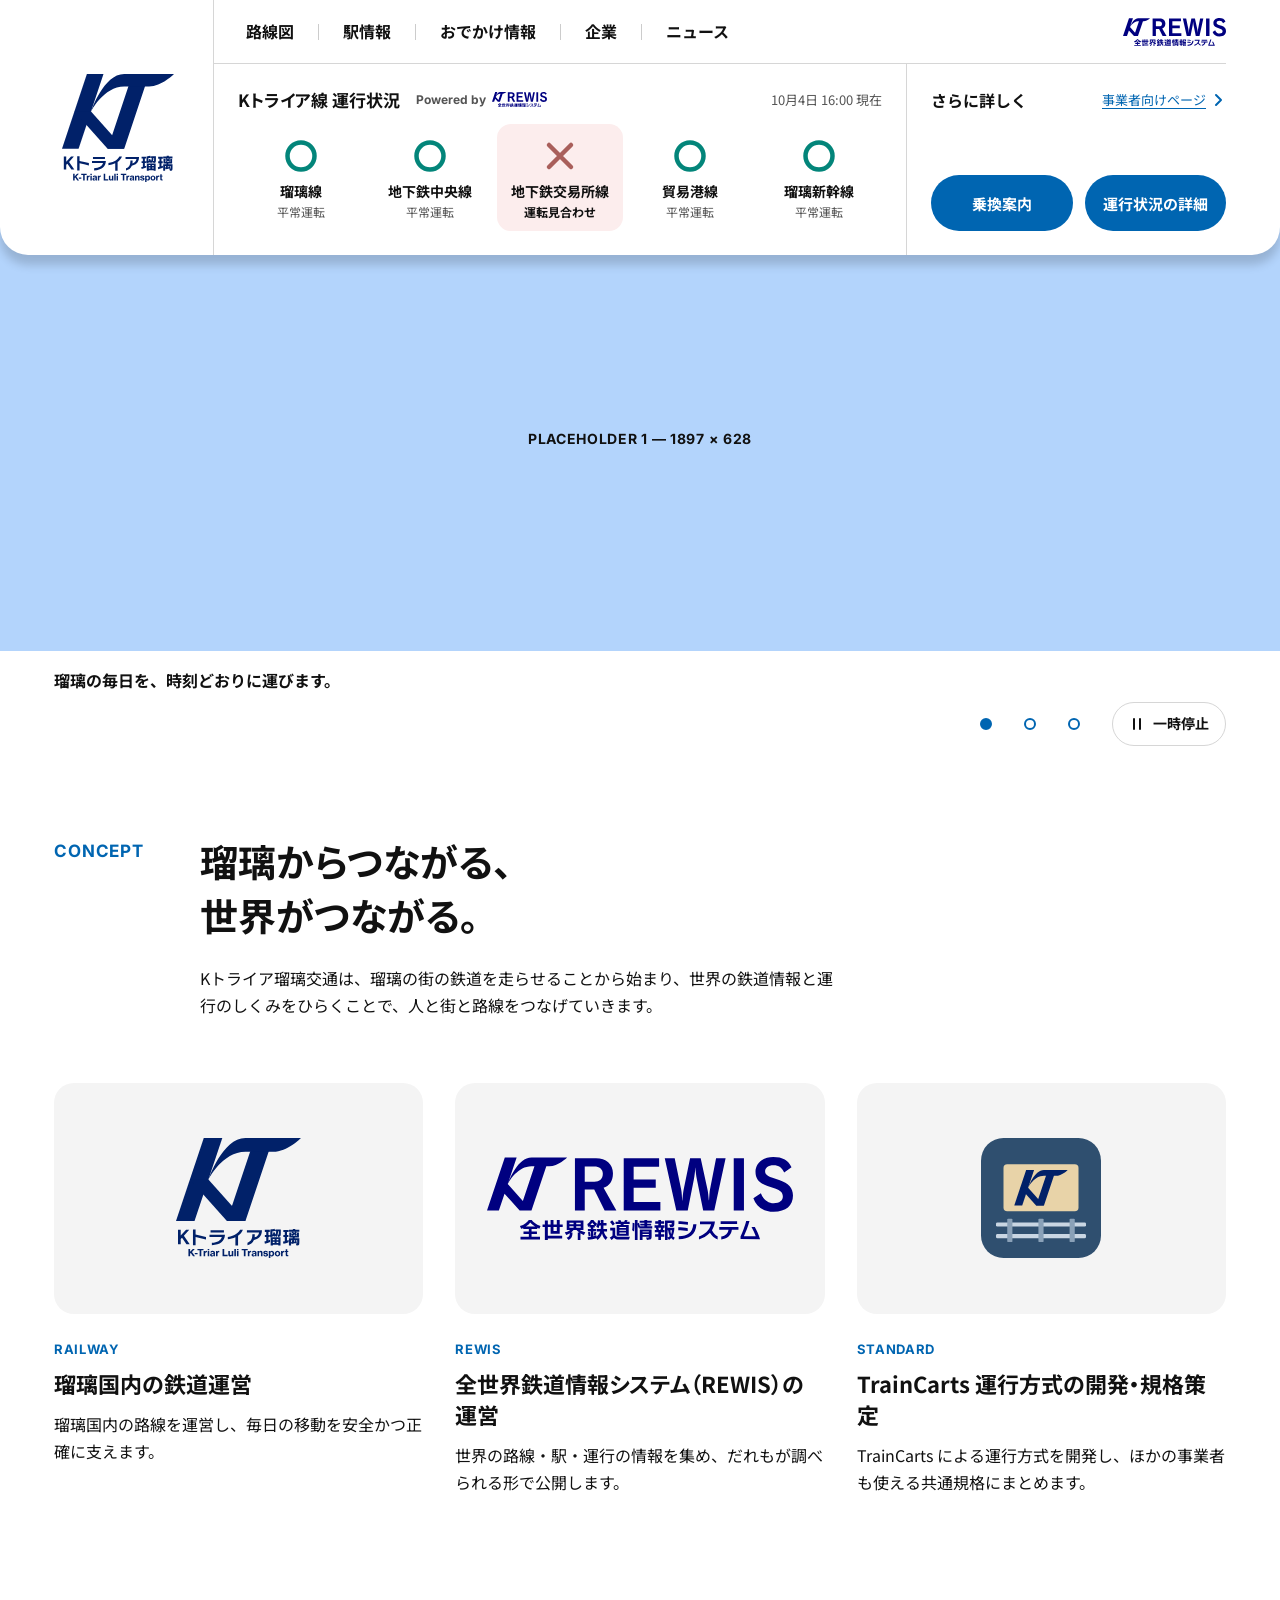
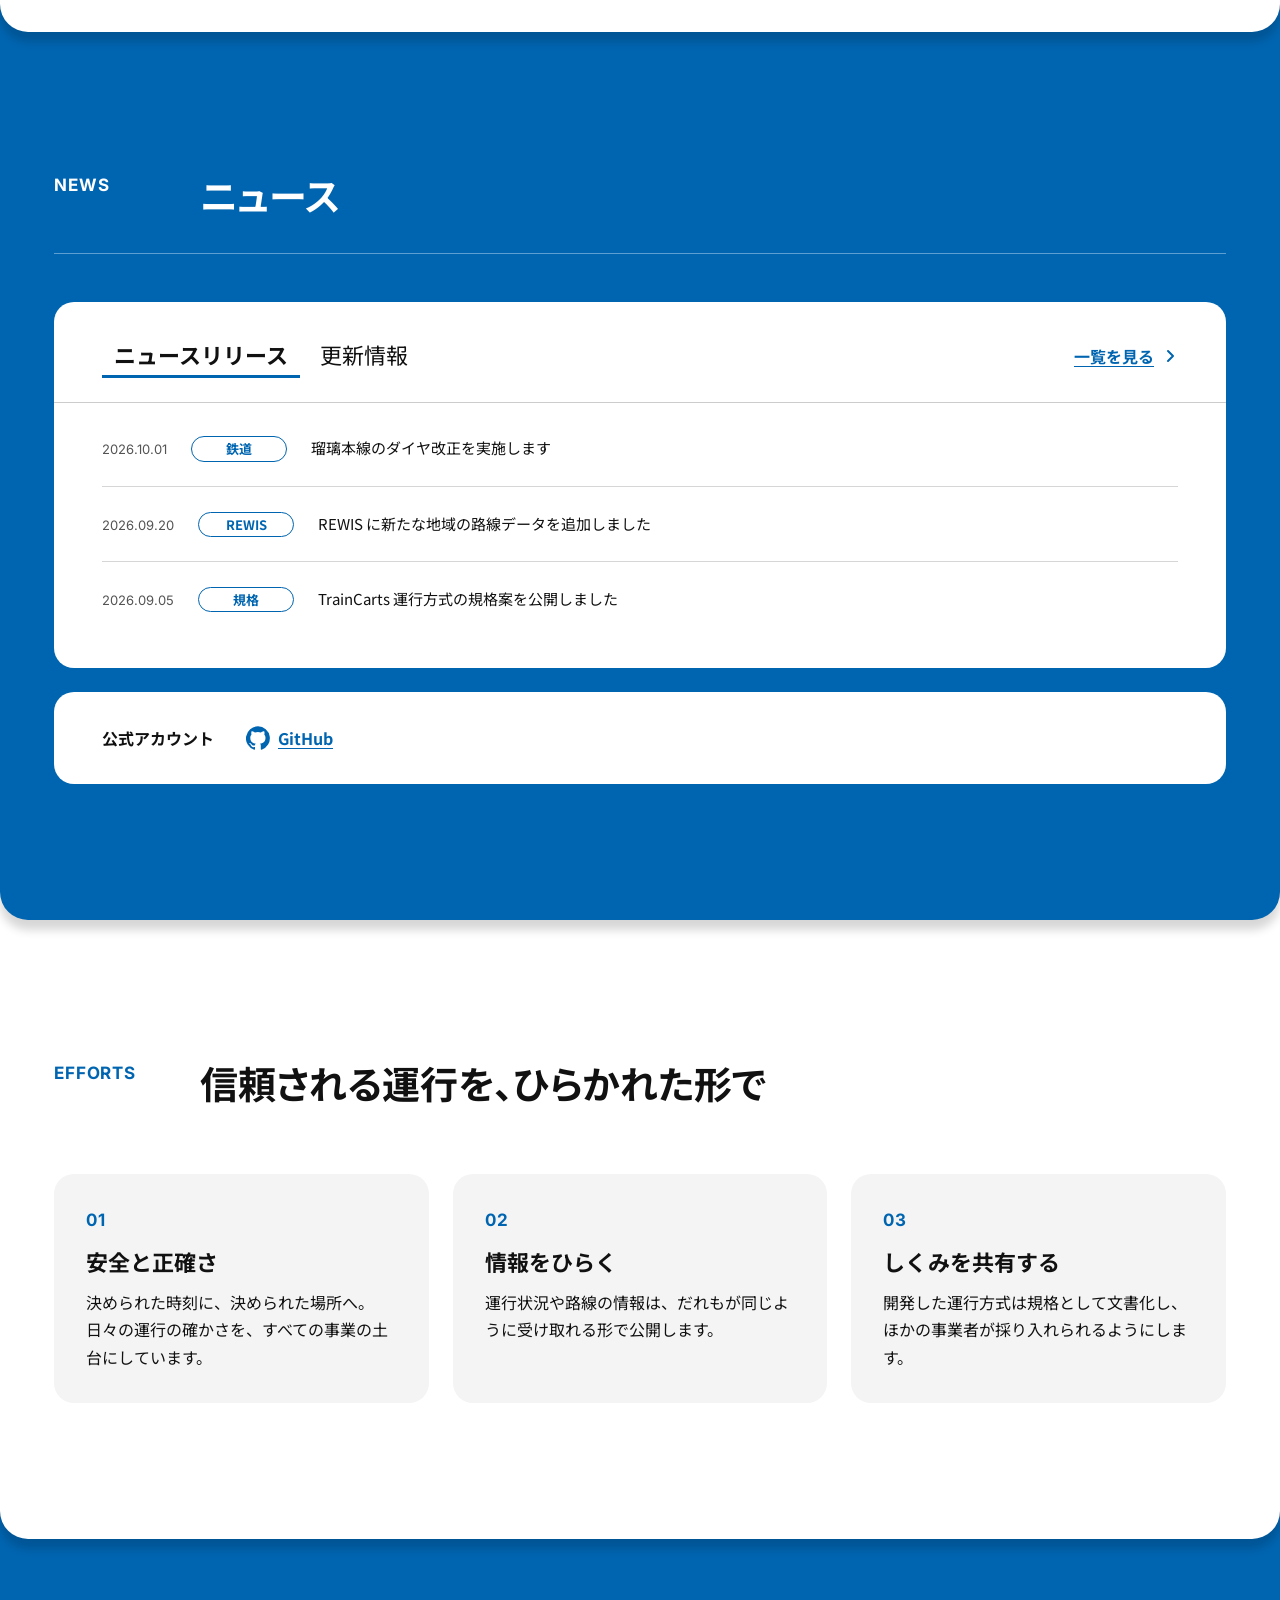
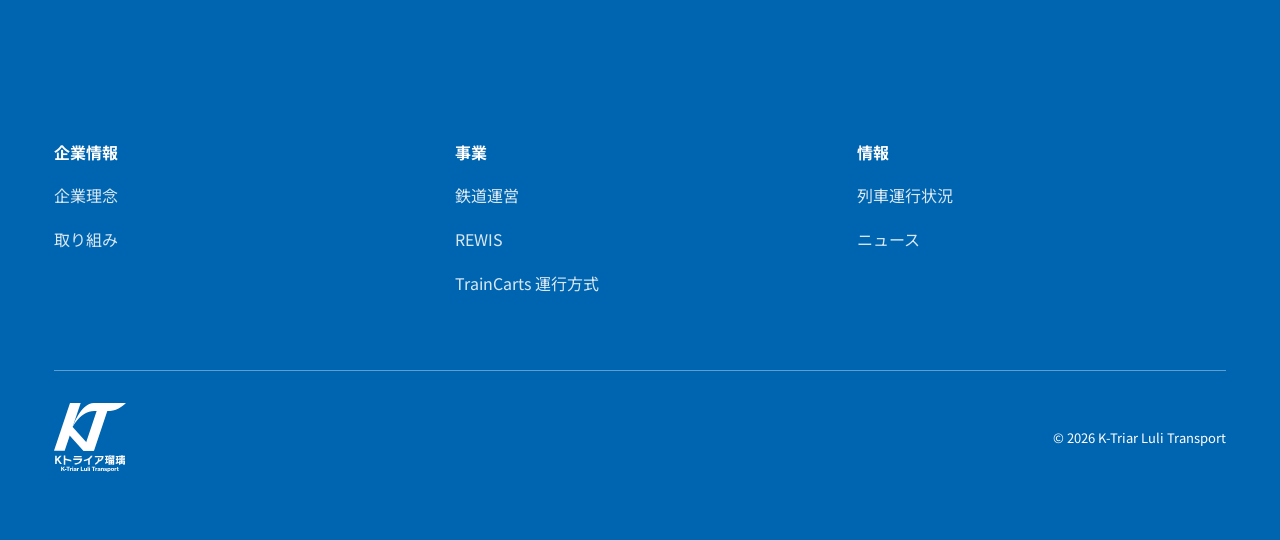
==== index.html @ 1bc30ee5 "第一案作成" ====
<!doctype html>
<html lang="ja">
<head>
  <meta charset="utf-8">
  <meta name="viewport" content="width=device-width, initial-scale=1">
  <title>Kトライア瑠璃交通</title>
  <meta name="description" content="Kトライア瑠璃交通は、瑠璃国内の鉄道運営、全世界鉄道情報システム REWIS の運営、TrainCarts 運行方式の開発・規格策定を行っています。">
  <link rel="icon" href="assets/icons/kt_luli_logo.svg" type="image/svg+xml">
  <link rel="preconnect" href="https://fonts.googleapis.com">
  <link rel="preconnect" href="https://fonts.gstatic.com" crossorigin>
  <link rel="stylesheet" href="https://fonts.googleapis.com/css2?family=Inter:wght@700&family=Noto+Sans+JP:wght@400;700&display=swap">
  <link rel="stylesheet" href="styles.css">
  <script>document.documentElement.classList.add("js");</script>
  <script src="main.js" defer></script>
</head>
<body>
  <a class="skipLink" href="#main">本文へスキップ</a>

  <!-- ===== Header（ブランド / ナビ / 運行状況 / さらに詳しく） ===== -->
  <header class="mainHeader" id="top">
    <svg class="u-visuallyHidden" aria-hidden="true" focusable="false">
      <symbol id="st-normal" viewBox="0 0 40 40"><circle cx="20" cy="20" r="13.5"/></symbol>
      <symbol id="st-notice" viewBox="0 0 40 40"><path d="M20 6.5 34 31.5H6z"/></symbol>
      <symbol id="st-stop" viewBox="0 0 40 40"><path d="M9 9l22 22M31 9 9 31"/></symbol>
    </svg>

    <div class="mainHeader_frame">
      <h1 class="mainHeader_brand">
        <a class="mainHeader_logo" href="./">
          <img src="assets/icons/kt_luli_logo.svg" alt="" width="112" height="108">
          <span class="mainHeader_name">Kトライア瑠璃交通</span>
        </a>
      </h1>

      <button class="mainHeader_menuButton" type="button" aria-expanded="false" aria-controls="globalNav">
        <span class="mainHeader_menuIcon" aria-hidden="true"></span>
        <span class="mainHeader_menuLabel">メニュー</span>
      </button>

      <!-- 路線図・駅情報・おでかけ情報・REWIS のリンク先は未作成です -->
      <nav class="globalNav" id="globalNav" aria-label="グローバルナビゲーション">
        <ul class="globalNav_list">
          <li class="globalNav_item"><a class="globalNav_link" href="routemap/">路線図</a></li>
          <li class="globalNav_item"><a class="globalNav_link" href="stations/">駅情報</a></li>
          <li class="globalNav_item"><a class="globalNav_link" href="travel/">おでかけ情報</a></li>
          <li class="globalNav_item"><a class="globalNav_link" href="#concept">企業</a></li>
          <li class="globalNav_item"><a class="globalNav_link" href="#news">ニュース</a></li>
          <li class="globalNav_item globalNav_item-rewis">
            <a class="globalNav_link globalNav_link-rewis" href="rewis/">
              <img src="assets/icons/rewis_logo.svg" alt="REWIS 全世界鉄道情報システム" width="110" height="30">
            </a>
          </li>
        </ul>
      </nav>

      <!-- 路線名・状態はサンプルです。状態は lineStatus-normal / -notice / -stop と
           <use href="#st-…"> と状態テキストの3点を揃えて差し替えてください。 -->
      <section class="serviceStatus" id="status" aria-labelledby="statusTitle">
        <div class="serviceStatus_head">
          <h2 class="serviceStatus_title" id="statusTitle">Kトライア線 運行状況</h2>
          <p class="serviceStatus_powered">
            <span>Powered by</span>
            <img src="assets/icons/rewis_logo.svg" alt="REWIS" width="62" height="17">
          </p>
          <p class="serviceStatus_time"><time datetime="2026-10-04T16:00">10月4日 16:00</time> 現在</p>
        </div>
        <ul class="serviceStatus_list" aria-live="polite">
          <li class="lineStatus lineStatus-normal">
            <svg class="lineStatus_icon" aria-hidden="true"><use href="#st-normal"/></svg>
            <span class="lineStatus_name">瑠璃線</span>
            <span class="lineStatus_state">平常運転</span>
          </li>
          <li class="lineStatus lineStatus-normal">
            <svg class="lineStatus_icon" aria-hidden="true"><use href="#st-normal"/></svg>
            <span class="lineStatus_name">地下鉄中央線</span>
            <span class="lineStatus_state">平常運転</span>
          </li>
          <li class="lineStatus lineStatus-stop">
            <svg class="lineStatus_icon" aria-hidden="true"><use href="#st-stop"/></svg>
            <span class="lineStatus_name">地下鉄交易所線</span>
            <span class="lineStatus_state">運転見合わせ</span>
          </li>
          <li class="lineStatus lineStatus-normal">
            <svg class="lineStatus_icon" aria-hidden="true"><use href="#st-normal"/></svg>
            <span class="lineStatus_name">貿易港線</span>
            <span class="lineStatus_state">平常運転</span>
          </li>
          <li class="lineStatus lineStatus-normal">
            <svg class="lineStatus_icon" aria-hidden="true"><use href="#st-normal"/></svg>
            <span class="lineStatus_name">瑠璃新幹線</span>
            <span class="lineStatus_state">平常運転</span>
          </li>
        </ul>
      </section>

      <!-- 乗換案内・運行状況詳細・事業者向けページのリンク先は未作成です -->
      <section class="headerMore" aria-labelledby="moreTitle">
        <div class="headerMore_head">
          <h2 class="headerMore_title" id="moreTitle">さらに詳しく</h2>
          <a class="headerMore_sub" href="business/">事業者向けページ<svg class="arrowLink_icon" viewBox="0 0 16 16" aria-hidden="true"><path d="M6 3l5 5-5 5"/></svg></a>
        </div>
        <div class="headerMore_actions">
          <a class="primaryButton" href="transfer/">乗換案内</a>
          <a class="primaryButton" href="status/">運行状況の詳細</a>
        </div>
      </section>
    </div>
  </header>
  <!-- スクロール時の固定ヘッダー（.compactHeader）は main.js が上のヘッダーから生成します -->

  <main id="main" tabindex="-1">
    <!-- ===== 3. Main Visual ===== -->
    <!-- 画像はプレースホルダです。差し替え例:
         <img class="mainVisual_image" src="assets/img/hero-1-1600.webp"
              srcset="assets/img/hero-1-800.webp 800w, assets/img/hero-1-1600.webp 1600w, assets/img/hero-1-2400.webp 2400w"
              sizes="100vw" width="1897" height="628" alt="（写真の内容）"
              fetchpriority="high">   ※2枚目以降は loading="lazy" -->
    <section class="mainVisual" aria-roledescription="カルーセル" aria-label="メインビジュアル">
      <div class="mainVisual_viewport">
        <figure class="mainVisual_slide is-active" id="slide-1" aria-roledescription="スライド" aria-label="1 / 3">
          <div class="mainVisual_image mainVisual_placeholder" role="img" aria-label="画像プレースホルダ：瑠璃の街を走る列車">
            <span aria-hidden="true">PLACEHOLDER 1 — 1897 × 628</span>
          </div>
          <figcaption class="mainVisual_caption">瑠璃の毎日を、時刻どおりに運びます。</figcaption>
        </figure>
        <figure class="mainVisual_slide" id="slide-2" aria-roledescription="スライド" aria-label="2 / 3">
          <div class="mainVisual_image mainVisual_placeholder" role="img" aria-label="画像プレースホルダ：REWIS の路線情報画面">
            <span aria-hidden="true">PLACEHOLDER 2 — 1897 × 628</span>
          </div>
          <figcaption class="mainVisual_caption">世界の鉄道情報を、ひとつの場所で調べられるように。</figcaption>
        </figure>
        <figure class="mainVisual_slide" id="slide-3" aria-roledescription="スライド" aria-label="3 / 3">
          <div class="mainVisual_image mainVisual_placeholder" role="img" aria-label="画像プレースホルダ：TrainCarts で運行する車両">
            <span aria-hidden="true">PLACEHOLDER 3 — 1897 × 628</span>
          </div>
          <figcaption class="mainVisual_caption">運行のしくみを、だれもが使える規格に。</figcaption>
        </figure>
      </div>
      <div class="container mainVisual_controls" hidden>
        <div class="mainVisual_dots">
          <button class="mainVisual_dot" type="button" aria-controls="slide-1" aria-current="true"><span class="u-visuallyHidden">スライド1を表示</span></button>
          <button class="mainVisual_dot" type="button" aria-controls="slide-2"><span class="u-visuallyHidden">スライド2を表示</span></button>
          <button class="mainVisual_dot" type="button" aria-controls="slide-3"><span class="u-visuallyHidden">スライド3を表示</span></button>
        </div>
        <button class="mainVisual_toggle" type="button" aria-pressed="false">
          <svg class="mainVisual_toggleIcon mainVisual_toggleIcon-pause" viewBox="0 0 16 16" aria-hidden="true"><path d="M5 3v10M11 3v10"/></svg>
          <svg class="mainVisual_toggleIcon mainVisual_toggleIcon-play" viewBox="0 0 16 16" aria-hidden="true"><path d="M5 3l8 5-8 5z"/></svg>
          <span class="mainVisual_toggleLabel">一時停止</span>
        </button>
      </div>
    </section>

    <!-- ===== 4. Concept ===== -->
    <section class="section section-white conceptSection" id="concept" aria-labelledby="conceptTitle">
      <div class="container">
        <div class="grid-oneNineColumn">
          <p class="contentsTitle_en" aria-hidden="true">CONCEPT</p>
          <div>
            <h2 class="contentsTitle_ja" id="conceptTitle">瑠璃からつながる、<br class="u-pcOnly">世界がつながる。</h2>
            <p class="conceptSection_lead">Kトライア瑠璃交通は、瑠璃の街の鉄道を走らせることから始まり、世界の鉄道情報と運行のしくみをひらくことで、人と街と路線をつなげていきます。</p>
          </div>
        </div>

        <div class="conceptSection_business" id="business">
          <h3 class="u-visuallyHidden">事業領域</h3>
          <ul class="businessCards">
            <li class="businessCard">
              <div class="businessCard_visual">
                <img src="assets/icons/kt_luli_logo.svg" alt="" width="120" height="116" loading="lazy">
              </div>
              <p class="businessCard_label" aria-hidden="true">RAILWAY</p>
              <h4 class="businessCard_title">瑠璃国内の鉄道運営</h4>
              <p class="businessCard_text">瑠璃国内の路線を運営し、毎日の移動を安全かつ正確に支えます。</p>
            </li>
            <li class="businessCard">
              <div class="businessCard_visual">
                <img src="assets/icons/rewis_logo.svg" alt="" width="220" height="60" loading="lazy">
              </div>
              <p class="businessCard_label" aria-hidden="true">REWIS</p>
              <h4 class="businessCard_title">全世界鉄道情報システム（REWIS）の運営</h4>
              <p class="businessCard_text">世界の路線・駅・運行の情報を集め、だれもが調べられる形で公開します。</p>
            </li>
            <li class="businessCard">
              <div class="businessCard_visual">
                <img src="assets/icons/tc-builder.svg" alt="" width="116" height="116" loading="lazy">
              </div>
              <p class="businessCard_label" aria-hidden="true">STANDARD</p>
              <h4 class="businessCard_title">TrainCarts 運行方式の開発・規格策定</h4>
              <p class="businessCard_text">TrainCarts による運行方式を開発し、ほかの事業者も使える共通規格にまとめます。</p>
            </li>
          </ul>
        </div>
      </div>
    </section>

    <!-- ===== 5. News ===== -->
    <!-- ニュースはサンプルです（最大5件／タブごと）。実データに差し替えてください。 -->
    <section class="section section-brand newsSection" id="news" aria-labelledby="newsTitle">
      <div class="container">
        <div class="newsSection_head grid-oneNineColumn">
          <p class="contentsTitle_en contentsTitle_en-onBrand" aria-hidden="true">NEWS</p>
          <h2 class="contentsTitle_ja" id="newsTitle">ニュース</h2>
        </div>

        <div class="newsCard">
          <div class="newsCard_head">
            <div class="newsTabs" role="tablist" aria-label="ニュースの種類" hidden>
              <button class="newsTabs_tab" type="button" role="tab" id="tab-release" aria-controls="panel-release" aria-selected="true">ニュースリリース</button>
              <button class="newsTabs_tab" type="button" role="tab" id="tab-update" aria-controls="panel-update" aria-selected="false" tabindex="-1">更新情報</button>
            </div>
            <a class="arrowLink" href="news/">一覧を見る<svg class="arrowLink_icon" viewBox="0 0 16 16" aria-hidden="true"><path d="M6 3l5 5-5 5"/></svg></a>
          </div>

          <div class="newsCard_panel" id="panel-release" role="tabpanel" aria-labelledby="tab-release">
            <h3 class="newsCard_panelTitle">ニュースリリース</h3>
            <ul class="newsList">
              <li class="newsList_item">
                <time class="newsList_date" datetime="2026-10-01">2026.10.01</time>
                <span class="newsList_category">鉄道</span>
                <a class="newsList_title" href="news/">瑠璃本線のダイヤ改正を実施します</a>
              </li>
              <li class="newsList_item">
                <time class="newsList_date" datetime="2026-09-20">2026.09.20</time>
                <span class="newsList_category">REWIS</span>
                <a class="newsList_title" href="news/">REWIS に新たな地域の路線データを追加しました</a>
              </li>
              <li class="newsList_item">
                <time class="newsList_date" datetime="2026-09-05">2026.09.05</time>
                <span class="newsList_category">規格</span>
                <a class="newsList_title" href="news/">TrainCarts 運行方式の規格案を公開しました</a>
              </li>
            </ul>
          </div>

          <div class="newsCard_panel" id="panel-update" role="tabpanel" aria-labelledby="tab-update">
            <h3 class="newsCard_panelTitle">更新情報</h3>
            <ul class="newsList">
              <li class="newsList_item">
                <time class="newsList_date" datetime="2026-10-04">2026.10.04</time>
                <span class="newsList_category">お知らせ</span>
                <a class="newsList_title" href="news/">公式サイトを公開しました</a>
              </li>
              <li class="newsList_item">
                <time class="newsList_date" datetime="2026-09-28">2026.09.28</time>
                <span class="newsList_category">REWIS</span>
                <a class="newsList_title" href="news/">REWIS の利用案内を更新しました</a>
              </li>
            </ul>
          </div>
        </div>

        <div class="socialBand">
          <h3 class="socialBand_title">公式アカウント</h3>
          <ul class="socialBand_list">
            <li>
              <a class="socialBand_link" href="https://github.com/K-Triar" rel="noopener">
                <svg class="socialBand_icon" viewBox="0 0 24 24" aria-hidden="true"><path d="M12 .3a12 12 0 0 0-3.8 23.4c.6.1.8-.3.8-.6v-2c-3.3.7-4-1.6-4-1.6-.6-1.4-1.4-1.8-1.4-1.8-1-.7.1-.7.1-.7 1.2.1 1.8 1.2 1.8 1.2 1.1 1.8 2.8 1.3 3.5 1 .1-.8.4-1.3.8-1.6-2.7-.3-5.5-1.3-5.5-5.9 0-1.3.5-2.4 1.2-3.2-.1-.3-.5-1.5.1-3.2 0 0 1-.3 3.3 1.2a11.5 11.5 0 0 1 6 0c2.3-1.5 3.3-1.2 3.3-1.2.6 1.7.2 2.9.1 3.2.8.8 1.2 1.9 1.2 3.2 0 4.6-2.8 5.6-5.5 5.9.4.4.8 1.1.8 2.2v3.3c0 .3.2.7.8.6A12 12 0 0 0 12 .3"/></svg>
                <span>GitHub</span>
              </a>
            </li>
          </ul>
        </div>
      </div>
    </section>

    <!-- ===== 6. Efforts ===== -->
    <section class="section section-white effortsSection" id="efforts" aria-labelledby="effortsTitle">
      <div class="container">
        <div class="grid-oneNineColumn">
          <p class="contentsTitle_en" aria-hidden="true">EFFORTS</p>
          <h2 class="contentsTitle_ja" id="effortsTitle">信頼される運行を、ひらかれた形で</h2>
        </div>
        <ul class="effortCards">
          <li class="effortCard">
            <p class="effortCard_number" aria-hidden="true">01</p>
            <h3 class="effortCard_title">安全と正確さ</h3>
            <p class="effortCard_text">決められた時刻に、決められた場所へ。日々の運行の確かさを、すべての事業の土台にしています。</p>
          </li>
          <li class="effortCard">
            <p class="effortCard_number" aria-hidden="true">02</p>
            <h3 class="effortCard_title">情報をひらく</h3>
            <p class="effortCard_text">運行状況や路線の情報は、だれもが同じように受け取れる形で公開します。</p>
          </li>
          <li class="effortCard">
            <p class="effortCard_number" aria-hidden="true">03</p>
            <h3 class="effortCard_title">しくみを共有する</h3>
            <p class="effortCard_text">開発した運行方式は規格として文書化し、ほかの事業者が採り入れられるようにします。</p>
          </li>
        </ul>
      </div>
    </section>
  </main>

  <!-- ===== 7. Footer ===== -->
  <footer class="mainFooter">
    <div class="container">
      <nav class="mainFooter_nav" aria-label="サイトマップ">
        <div class="mainFooter_group">
          <h2 class="mainFooter_heading">企業情報</h2>
          <ul class="mainFooter_list">
            <li><a class="mainFooter_link" href="#concept">企業理念</a></li>
            <li><a class="mainFooter_link" href="#efforts">取り組み</a></li>
          </ul>
        </div>
        <div class="mainFooter_group">
          <h2 class="mainFooter_heading">事業</h2>
          <ul class="mainFooter_list">
            <li><a class="mainFooter_link" href="#business">鉄道運営</a></li>
            <li><a class="mainFooter_link" href="#business">REWIS</a></li>
            <li><a class="mainFooter_link" href="#business">TrainCarts 運行方式</a></li>
          </ul>
        </div>
        <div class="mainFooter_group">
          <h2 class="mainFooter_heading">情報</h2>
          <ul class="mainFooter_list">
            <li><a class="mainFooter_link" href="#status">列車運行状況</a></li>
            <li><a class="mainFooter_link" href="#news">ニュース</a></li>
          </ul>
        </div>
      </nav>
      <div class="mainFooter_bottom">
        <a class="mainFooter_logo" href="#top">
          <img src="assets/icons/kt_luli_logo_w.svg" alt="Kトライア瑠璃交通" width="72" height="69" loading="lazy">
        </a>
        <p class="mainFooter_copy"><small>&copy; 2026 K-Triar Luli Transport</small></p>
      </div>
    </div>
  </footer>
</body>
</html>
---- styles.css ----
/* =========================================================
   Kトライア瑠璃交通 — Top page
   DESIGN.md §3 Tokens / §4 Components / §6 Blueprint
   ========================================================= */

/* ---------- Tokens (§3) ---------- */
:root {
  /* Brand */
  --color-brand:        #0065B1;
  --color-brand-light:  #5D9FD1;
  --color-brand-tint:   #B3D4FC;
  --color-brand-bright: #0091E1;

  /* Neutral */
  --color-white:        #FFFFFF;
  --color-ink:          #111111;
  --color-line:         #D6D6D6;
  --color-line-strong:  #CCCCCC;
  --color-surface-alt:  #F4F4F4;

  /* Status — 運行情報専用 */
  --color-status-normal: #009A8D;
  --color-status-notice: #FF7600;
  --color-status-stop:   #EA807B;
  --color-alert-bg:      #FFF7DD;
  --color-alert-accent:  #FFDE78;

  /* Derived (トークンからの合成のみ。直書き HEX なし) */
  --color-ink-sub:       color-mix(in srgb, var(--color-ink) 72%, var(--color-white));   /* 7.57:1 on white */
  --color-on-brand-sub:  color-mix(in srgb, var(--color-white) 85%, var(--color-brand));  /* 4.9:1 on brand */
  --color-brand-hover:   color-mix(in srgb, var(--color-brand) 92%, var(--color-ink));    /* 明度 -8% */
  /* 状態記号の線色（白地 4.5:1 以上に暗くしたもの）と、異常時の淡い面 */
  --color-status-normal-ink: color-mix(in srgb, var(--color-status-normal) 85%, var(--color-ink)); /* 4.53:1 */
  --color-status-notice-ink: color-mix(in srgb, var(--color-status-notice) 70%, var(--color-ink)); /* 4.73:1 */
  --color-status-stop-ink:   color-mix(in srgb, var(--color-status-stop) 70%, var(--color-ink));   /* 4.69:1 */
  --color-status-notice-tint: color-mix(in srgb, var(--color-status-notice) 14%, var(--color-white));
  --color-status-stop-tint:   color-mix(in srgb, var(--color-status-stop) 14%, var(--color-white));

  /* Typography */
  --font-ja: "Noto Sans JP", "Hiragino Kaku Gothic ProN", "BIZ UDPGothic", Meiryo, sans-serif;
  --font-en: Inter, "Helvetica Neue", Arial, Roboto, sans-serif;

  /* Spacing */
  --sp-1: 4px;  --sp-2: 8px;  --sp-3: 12px; --sp-4: 16px;
  --sp-5: 24px; --sp-6: 32px; --sp-7: 48px; --sp-8: 64px;
  --sp-9: 96px; --sp-10: 136px; --sp-11: 200px;

  /* Layout */
  --container-max: 1500px;
  --gutter: clamp(20px, 5.3333vw, 54px);
  --header-h: 64px;

  /* Radius / Elevation */
  --radius-s: 14px; --radius-m: 16px; --radius-l: 20px; --radius-xl: 28px; --radius-pill: 34px;
  --shadow-drop: 0 10px 10px 0 rgba(0, 0, 0, .16);

  /* Motion */
  --ease-out: cubic-bezier(0, 0, .2, 1);
  --ease-in:  cubic-bezier(.4, 0, 1, 1);
  --dur: .3s;
}

/* ---------- Base ---------- */
*, *::before, *::after { box-sizing: border-box; }
html { font-size: 62.5%; scroll-behavior: smooth; scroll-padding-top: calc(72px + var(--sp-4)); /* 固定ヘッダー分 */ }
body {
  margin: 0;
  background: var(--color-white);
  color: var(--color-ink);
  font-family: var(--font-ja);
  font-size: clamp(1.5rem, 1.25vw, 1.6rem); /* 15px–16px（≥14.75px） */
  font-weight: 400;
  line-height: 1.7;
  overflow-wrap: anywhere;
  word-break: normal;
  line-break: strict;
}
h1, h2, h3, h4, p, ul, figure { margin: 0; }
ul { padding: 0; list-style: none; }
img, svg { display: block; max-width: 100%; height: auto; }
a { color: var(--color-brand); text-decoration: underline; text-underline-offset: .2em; }
a:hover { text-decoration-thickness: 2px; }
button { font: inherit; color: inherit; }
main:focus { outline: none; }

:focus-visible {
  outline: 2px solid var(--color-brand);
  outline-offset: 2px;
  box-shadow: 0 0 0 2px var(--color-white);
  border-radius: 2px;
}
.section-brand :focus-visible,
.mainFooter :focus-visible { outline-color: var(--color-white); box-shadow: 0 0 0 2px var(--color-brand); }

.container {
  width: 100%;
  max-width: var(--container-max);
  margin-inline: auto;
  padding-inline: var(--gutter);
}

.u-visuallyHidden {
  position: absolute !important;
  width: 1px; height: 1px;
  margin: -1px; padding: 0;
  overflow: hidden; clip: rect(0 0 0 0); white-space: nowrap; border: 0;
}
.u-pcOnly { display: none; }
@media (min-width: 1280px) { .u-pcOnly { display: inline; } }

/* ---------- Skip link (§4.1) ---------- */
.skipLink {
  position: absolute;
  top: var(--sp-2); left: var(--sp-2);
  z-index: 100;
  padding: var(--sp-3) var(--sp-4);
  background: var(--color-white);
  color: var(--color-brand);
  font-weight: 700;
  transform: translateY(-200%);
}
.skipLink:focus { transform: none; }

/* ---------- Section titles (§2 二層見出し) ---------- */
.contentsTitle_en {
  font-family: var(--font-en);
  font-size: 1.7rem;
  font-weight: 700;
  line-height: 1;
  letter-spacing: .05em;
  color: var(--color-brand);
  padding-top: .9rem;
}
.contentsTitle_en-onBrand { color: var(--color-white); }
.contentsTitle_ja {
  font-size: clamp(2.6rem, 2.4vw + 1rem, 3.8rem);
  font-weight: 700;
  line-height: 1.4;
  font-feature-settings: "palt";
}
.grid-oneNineColumn {
  display: grid;
  gap: var(--sp-4);
}
@media (min-width: 1280px) {
  .grid-oneNineColumn { grid-template-columns: 1fr 9fr; gap: var(--sp-6); }
}

/* ---------- Header (§4.2 + §4.3) ----------
   PC(1280+):  [brand | nav ................ REWIS]
               [brand | 運行状況        | さらに詳しく]
   Tablet:     [brand ............. menu]
               [運行状況        | さらに詳しく]
   SP:         [brand ............. menu] / [運行状況] / [さらに詳しく]
   下端のみ角丸 + 影で、直下の面に「重ねる」（§3.5 署名的ディテール） */
.mainHeader {
  position: relative;
  z-index: 10;
  background: var(--color-white);
  border-radius: 0 0 var(--radius-xl) var(--radius-xl);
  box-shadow: var(--shadow-drop);
}
.mainHeader_frame {
  display: grid;
  grid-template-columns: minmax(0, 1fr) auto;
  grid-template-rows: var(--header-h) auto auto;
  grid-template-areas:
    "brand  menu"
    "status status"
    "more   more";
  max-width: var(--container-max);
  margin-inline: auto;
  padding-inline: var(--gutter);
}
/* 1段目の下の区切り線（グリッド上の疑似要素） */
.mainHeader_frame::before {
  content: "";
  grid-row: 1;
  grid-column: 1 / -1;
  align-self: end;
  border-bottom: 1px solid var(--color-line);
}

/* Brand */
.mainHeader_brand { grid-area: brand; display: flex; align-items: center; font-size: inherit; }
.mainHeader_logo {
  display: flex;
  align-items: center;
  gap: var(--sp-3);
  min-height: 44px;
  color: var(--color-ink);
  text-decoration: none;
}
.mainHeader_logo img { width: 44px; }
.mainHeader_name { font-size: 1.7rem; font-weight: 700; line-height: 1.3; font-feature-settings: "palt"; }

/* Menu button（1279px 以下・JS 有効時のみ） */
.mainHeader_menuButton { display: none; }
.js .mainHeader_menuButton {
  grid-area: menu;
  align-self: center;
  display: inline-flex;
  align-items: center;
  gap: var(--sp-2);
  min-width: 44px;
  min-height: 44px;
  padding: 0 var(--sp-2);
  background: var(--color-white);
  border: 0;
  border-radius: var(--radius-pill);
  font-size: 1.4rem;
  font-weight: 700;
  cursor: pointer;
}
.mainHeader_menuIcon,
.mainHeader_menuIcon::before,
.mainHeader_menuIcon::after {
  display: block;
  width: 22px;
  height: 2px;
  background: currentColor;
  border-radius: 1px;
  transition: transform var(--dur) var(--ease-out);
}
.mainHeader_menuIcon { position: relative; }
.mainHeader_menuIcon::before,
.mainHeader_menuIcon::after { content: ""; position: absolute; left: 0; }
.mainHeader_menuIcon::before { top: -7px; }
.mainHeader_menuIcon::after  { top: 7px; }
[aria-expanded="true"] .mainHeader_menuIcon { background: transparent; }
[aria-expanded="true"] .mainHeader_menuIcon::before { transform: translateY(7px) rotate(45deg); }
[aria-expanded="true"] .mainHeader_menuIcon::after  { transform: translateY(-7px) rotate(-45deg); }

/* Global nav — SP/Tablet はドロワー */
.globalNav { grid-area: nav; }
.globalNav_link {
  display: flex;
  align-items: center;
  min-height: 56px;
  color: var(--color-ink);
  font-size: 1.6rem;
  font-weight: 700;
  text-decoration: none;
  border-bottom: 1px solid var(--color-line);
  transition: color var(--dur) var(--ease-in), border-color var(--dur) var(--ease-in);
}
.globalNav_link:hover { color: var(--color-brand); }
.globalNav_link-rewis { border-bottom: 0; }
.globalNav_link-rewis img { height: 28px; width: auto; }

.js .globalNav {
  display: none;
  position: fixed;
  inset: 0;
  z-index: 60;
  overflow-y: auto;
  padding: calc(var(--header-h) + var(--sp-4)) var(--gutter) var(--sp-8);
  background: var(--color-white);
}
.js .globalNav.is-open { display: block; }
.js .mainHeader_menuButton[aria-expanded="true"] {
  position: fixed;
  top: calc((var(--header-h) - 44px) / 2);
  right: var(--gutter);
  z-index: 61;
}
.globalNav_item-rewis { margin-top: var(--sp-5); }

/* JS 無効時：ナビを2段目に常時表示 */
html:not(.js) .mainHeader_frame {
  grid-template-rows: var(--header-h) auto auto auto;
  grid-template-areas: "brand brand" "nav nav" "status status" "more more";
}
html:not(.js) .globalNav_list { display: flex; flex-wrap: wrap; gap: 0 var(--sp-5); }
html:not(.js) .globalNav_item-rewis { margin-top: 0; }
html:not(.js) .globalNav_link { min-height: 44px; border-bottom: 0; }

/* Service status */
.serviceStatus { grid-area: status; padding-block: var(--sp-4) var(--sp-5); }
.serviceStatus_head {
  display: flex;
  flex-wrap: wrap;
  align-items: center;
  gap: var(--sp-1) var(--sp-4);
}
.serviceStatus_title { font-size: 1.7rem; font-weight: 700; line-height: 1.4; font-feature-settings: "palt"; }
.serviceStatus_powered {
  display: inline-flex;
  align-items: center;
  gap: 6px;
  font-family: var(--font-en);
  font-size: 1.2rem;
  font-weight: 700;
  color: var(--color-ink-sub);
}
.serviceStatus_powered img { height: 15px; width: auto; }
.serviceStatus_time { margin-left: auto; font-size: 1.3rem; color: var(--color-ink-sub); line-height: 1.51; }
/* SP/Tablet は1行3枠で折り返し、端数の行は中央に寄せる。PC は全路線を1行に等幅で並べる（路線数に依存しない） */
.serviceStatus_list {
  display: flex;
  flex-wrap: wrap;
  justify-content: center;
  gap: var(--sp-2);
  margin-top: var(--sp-3);
}
.serviceStatus_list > .lineStatus { flex: 0 0 calc((100% - var(--sp-2) * 2) / 3); }

/* 1路線 = 記号 + 路線名 + 状態テキスト（色・形・文字の三重表現） */
.lineStatus {
  --st: var(--color-status-normal-ink);
  display: grid;
  justify-items: center;
  align-content: start;
  gap: 2px;
  padding: var(--sp-3) 2px 10px;
  border-radius: var(--radius-s);
  text-align: center;
}
.lineStatus-notice { --st: var(--color-status-notice-ink); background: var(--color-status-notice-tint); }
.lineStatus-stop   { --st: var(--color-status-stop-ink);   background: var(--color-status-stop-tint); }
.lineStatus_icon {
  width: 40px;
  height: 40px;
  margin-bottom: var(--sp-1);
  fill: none;
  stroke: var(--st);
  stroke-width: 4.5;
  stroke-linecap: round;
  stroke-linejoin: round;
}
.lineStatus_name { font-size: 1.4rem; font-weight: 700; line-height: 1.4; }
.lineStatus_state { font-size: 1.2rem; line-height: 1.5; color: var(--color-ink-sub); }
.lineStatus-notice .lineStatus_state,
.lineStatus-stop .lineStatus_state { color: var(--color-ink); font-weight: 700; }

/* さらに詳しく */
.headerMore {
  grid-area: more;
  display: flex;
  flex-direction: column;
  gap: var(--sp-3);
  padding-block: var(--sp-4) var(--sp-5);
  border-top: 1px solid var(--color-line);
}
.headerMore_head { display: flex; flex-wrap: wrap; align-items: center; justify-content: space-between; gap: 0 var(--sp-4); }
.headerMore_title { font-size: 1.6rem; font-weight: 700; line-height: 1.4; }
.headerMore_sub {
  display: inline-flex;
  align-items: center;
  gap: var(--sp-1);
  min-height: 44px;
  font-size: 1.3rem;
}
.headerMore_actions { display: grid; grid-template-columns: 1fr 1fr; gap: var(--sp-3); }

/* Primary button（§4.8） */
.primaryButton {
  display: inline-flex;
  align-items: center;
  justify-content: center;
  min-height: 56px;
  padding: var(--sp-2) var(--sp-3);
  background: var(--color-brand);
  color: var(--color-white);
  border-radius: var(--radius-pill);
  font-size: 1.5rem;
  font-weight: 700;
  line-height: 1.3;
  text-align: center;
  text-decoration: none;
  transition: background-color var(--dur) var(--ease-in);
}
.primaryButton:hover { background: var(--color-brand-hover); text-decoration: underline; }

/* Tablet: 運行状況 | さらに詳しく を横並び */
@media (min-width: 768px) {
  .mainHeader_frame {
    grid-template-columns: minmax(0, 1fr) 30rem;
    grid-template-rows: var(--header-h) auto;
    grid-template-areas:
      "brand  menu"
      "status more";
  }
  html:not(.js) .mainHeader_frame {
    grid-template-rows: var(--header-h) auto auto;
    grid-template-areas: "brand brand" "nav nav" "status more";
  }
  .serviceStatus { padding-right: var(--sp-6); }
  .headerMore {
    justify-content: center;
    padding-left: var(--sp-6);
    border-top: 0;
    border-left: 1px solid var(--color-line);
  }
}

/* PC: 参考レイアウト（ロゴ縦通し / ナビ / 運行状況 / さらに詳しく） */
@media (min-width: 1280px) {
  .mainHeader_frame,
  html:not(.js) .mainHeader_frame {
    grid-template-columns: 16rem minmax(0, 1fr) 32rem;
    grid-template-rows: 64px auto;
    grid-template-areas:
      "brand nav    nav"
      "brand status more";
  }
  .mainHeader_frame::before { grid-column: 2 / -1; }
  .mainHeader_brand {
    justify-content: center;
    padding: var(--sp-5) var(--sp-6) var(--sp-5) 0;
    border-right: 1px solid var(--color-line);
  }
  .mainHeader_logo img { width: 112px; }
  .mainHeader_name { position: absolute; width: 1px; height: 1px; overflow: hidden; clip: rect(0 0 0 0); white-space: nowrap; }

  .js .mainHeader_menuButton { display: none; }
  .js .globalNav,
  html:not(.js) .globalNav { display: block; position: static; padding: 0; overflow: visible; background: none; }
  .globalNav_list,
  html:not(.js) .globalNav_list { display: flex; align-items: center; height: 100%; gap: 0; padding-left: var(--sp-2); }
  .globalNav_item { display: flex; align-items: center; }
  .globalNav_item + .globalNav_item:not(.globalNav_item-rewis)::before {
    content: "";
    width: 1px;
    height: 1.6rem;
    background: var(--color-line-strong);
  }
  .globalNav_link,
  html:not(.js) .globalNav_link {
    min-height: 64px;
    padding: 3px var(--sp-5) 0;
    border-bottom: 3px solid transparent;
  }
  .globalNav_link:hover { border-bottom-color: var(--color-brand); }
  .globalNav_item-rewis,
  html:not(.js) .globalNav_item-rewis { margin: 0 0 0 auto; }
  .globalNav_link-rewis { padding-right: 0; }
  .globalNav_link-rewis:hover { border-bottom-color: transparent; }

  .serviceStatus { padding: var(--sp-5); }
  .serviceStatus_list { flex-wrap: nowrap; gap: var(--sp-1); }
  .serviceStatus_list > .lineStatus { flex: 1 1 0; min-width: 0; }
  /* 見出し行は運行状況の見出しと、ボタン下端は路線タイルの下端と揃える */
  .headerMore { justify-content: flex-start; padding: var(--sp-5) 0 var(--sp-5) var(--sp-5); }
  .headerMore_head { min-height: 2.4rem; }
  .headerMore_sub { margin-block: -10px; } /* タップ領域 44px は保ったまま行の高さを揃える */
  .headerMore_actions { margin-top: auto; }
}

@media (max-width: 767px) {
  .mainHeader { border-radius: 0 0 8vw 8vw; }
  .serviceStatus_title { font-size: 1.6rem; }
  .lineStatus_name { font-size: 1.3rem; }
}
@media (min-width: 768px) and (max-width: 1279px) {
  .headerMore_actions { grid-template-columns: 1fr; }
}

/* ---------- Compact header（スクロール時の固定ヘッダー） ----------
   .mainHeader が画面外に出たら上からスライドして常時表示。main.js が .mainHeader の内容から生成する。
   PC:  [ロゴ | 路線図 | 駅情報 | … ]          [運行状況サマリ] [REWIS] [乗換案内]
   SP:  [ロゴ]                                  [運行状況サマリ] [メニュー] */
.compactHeader {
  position: fixed;
  inset: 0 0 auto;
  z-index: 55;
  background: var(--color-white);
  border-bottom: 1px solid var(--color-line);
  transform: translateY(-100%);
  visibility: hidden;
  transition: transform var(--dur) var(--ease-out), visibility 0s linear var(--dur);
}
.compactHeader.is-visible {
  transform: none;
  visibility: visible;
  transition: transform var(--dur) var(--ease-out), visibility 0s;
}
.compactHeader_inner {
  display: flex;
  align-items: center;
  gap: var(--sp-4);
  max-width: var(--container-max);
  min-height: 56px;
  margin-inline: auto;
  padding-inline: var(--gutter);
}
.compactHeader_logo { display: flex; align-items: center; min-height: 44px; flex-shrink: 0; }
.compactHeader_logo img { width: 40px; }

.compactHeader_nav { display: none; }
.compactHeader_list { display: flex; align-items: center; }
.compactHeader_item { display: flex; align-items: center; }
.compactHeader_item + .compactHeader_item::before {
  content: "";
  width: 1px;
  height: 1.6rem;
  background: var(--color-line-strong);
}
.compactHeader_link {
  display: flex;
  align-items: center;
  min-height: 72px;
  padding: 3px var(--sp-5) 0;
  color: var(--color-ink);
  font-size: 1.6rem;
  font-weight: 700;
  white-space: nowrap;
  text-decoration: none;
  border-bottom: 3px solid transparent;
  transition: color var(--dur) var(--ease-in), border-color var(--dur) var(--ease-in);
}
.compactHeader_link:hover { color: var(--color-brand); border-bottom-color: var(--color-brand); }

.compactHeader_tools { display: flex; align-items: center; gap: var(--sp-4); margin-left: auto; }
.compactHeader_rewis { display: none; align-items: center; min-height: 44px; }
.compactHeader_rewis img { height: 26px; width: auto; }
.compactHeader_cta { display: none; min-height: 48px; padding-inline: var(--sp-5); white-space: nowrap; }
.compactHeader_menuButton {
  display: inline-flex;
  align-items: center;
  gap: var(--sp-2);
  min-width: 44px;
  min-height: 44px;
  padding: 0 var(--sp-2);
  background: none;
  border: 0;
  font-size: 1.4rem;
  font-weight: 700;
  white-space: nowrap;
  cursor: pointer;
}
/* 狭い画面ではアイコンのみ（ラベルは読み上げ用に残す） */
@media (max-width: 479px) {
  .compactHeader_inner { gap: var(--sp-2); }
  .compactHeader_tools { gap: var(--sp-1); }
  .compactHeader_menuLabel { position: absolute; width: 1px; height: 1px; overflow: hidden; clip: rect(0 0 0 0); white-space: nowrap; }
  .compactStatus { padding-inline: var(--sp-2) var(--sp-3); font-size: 1.3rem; }
}

/* 運行状況サマリ：最も重い状態の記号 + 文字。押すとヘッダーの運行状況へ戻る */
.compactStatus {
  --st: var(--color-status-normal-ink);
  display: inline-flex;
  align-items: center;
  gap: var(--sp-2);
  min-height: 44px;
  padding: 0 var(--sp-4) 0 var(--sp-3);
  border: 1px solid var(--color-line);
  border-radius: var(--radius-pill);
  color: var(--color-ink);
  font-size: 1.4rem;
  font-weight: 700;
  line-height: 1.3;
  white-space: nowrap;
  text-decoration: none;
}
.compactStatus:hover { border-color: var(--color-brand); }
.compactStatus-notice { --st: var(--color-status-notice-ink); background: var(--color-status-notice-tint); border-color: transparent; }
.compactStatus-stop   { --st: var(--color-status-stop-ink);   background: var(--color-status-stop-tint);   border-color: transparent; }
.compactStatus_icon {
  width: 20px;
  height: 20px;
  flex-shrink: 0;
  fill: none;
  stroke: var(--st);
  stroke-width: 5;
  stroke-linecap: round;
  stroke-linejoin: round;
}

@media (min-width: 768px) {
  .compactHeader_cta { display: inline-flex; }
}
@media (min-width: 1280px) {
  .compactHeader_inner { min-height: 72px; gap: var(--sp-2); }
  .compactHeader_logo { padding-right: var(--sp-3); }
  .compactHeader_logo img { width: 48px; }
  .compactHeader_nav { display: block; }
  .compactHeader_rewis { display: inline-flex; }
  .compactHeader_menuButton { display: none; }
}

/* ---------- Main Visual (§4.5) ---------- */
/* ヘッダーの角丸の下へ画像を潜らせる */
.mainVisual { background: var(--color-white); margin-top: calc(var(--radius-xl) * -1); }
@media (max-width: 767px) { .mainVisual { margin-top: -8vw; } }
.mainVisual_viewport { display: grid; }
.mainVisual_slide {
  grid-area: 1 / 1;
  opacity: 0;
  visibility: hidden;
  transition: opacity var(--dur) var(--ease-out), visibility 0s linear var(--dur);
}
.mainVisual_slide.is-active {
  opacity: 1;
  visibility: visible;
  transition: opacity var(--dur) var(--ease-out), visibility 0s;
}
.mainVisual_image {
  width: 100%;
  aspect-ratio: 1897 / 628;
  object-fit: cover;
}
@media (max-width: 767px) {
  .mainVisual_image { aspect-ratio: 3 / 2; }
}
.mainVisual_placeholder {
  display: grid;
  place-items: center;
  background: var(--color-brand-tint);
  color: var(--color-ink);
  font-family: var(--font-en);
  font-size: 1.4rem;
  font-weight: 700;
  letter-spacing: .05em;
}
.mainVisual_caption {
  max-width: var(--container-max);
  margin-inline: auto;
  padding: var(--sp-4) var(--gutter) 0;
  font-weight: 700;
}
.mainVisual_controls {
  display: flex;
  align-items: center;
  justify-content: flex-end;
  gap: var(--sp-4);
  padding-block: var(--sp-2) var(--sp-5);
}
.mainVisual_controls[hidden] { display: none; }
.mainVisual_dots { display: flex; }
.mainVisual_dot {
  display: grid;
  place-items: center;
  width: 44px; height: 44px;
  padding: 0;
  background: none;
  border: 0;
  cursor: pointer;
}
.mainVisual_dot::before {
  content: "";
  width: 12px; height: 12px;
  border: 2px solid var(--color-brand);
  border-radius: 50%;
  transition: background-color var(--dur) var(--ease-in);
}
.mainVisual_dot[aria-current="true"]::before { background: var(--color-brand); }
.mainVisual_toggle {
  display: inline-flex;
  align-items: center;
  gap: var(--sp-2);
  min-height: 44px;
  padding: 0 var(--sp-4);
  background: var(--color-white);
  border: 1px solid var(--color-line);
  border-radius: var(--radius-pill);
  font-size: 1.4rem;
  font-weight: 700;
  cursor: pointer;
  transition: color var(--dur) var(--ease-in), border-color var(--dur) var(--ease-in);
}
.mainVisual_toggle:hover { color: var(--color-brand); border-color: var(--color-brand); }
.mainVisual_toggleIcon { width: 16px; height: 16px; fill: none; stroke: currentColor; stroke-width: 2; stroke-linecap: round; stroke-linejoin: round; }
.mainVisual_toggleIcon-play { fill: currentColor; display: none; }
.mainVisual_toggle[aria-pressed="true"] .mainVisual_toggleIcon-pause { display: none; }
.mainVisual_toggle[aria-pressed="true"] .mainVisual_toggleIcon-play { display: block; }

/* ---------- Section surfaces (§3.5 / §5 めくり構造) ---------- */
.section {
  position: relative;
  padding-block: var(--sp-9);
  border-radius: 0 0 var(--radius-xl) var(--radius-xl);
  box-shadow: var(--shadow-drop);
}
/* 後続セクションを前のセクションの角丸の下へ潜らせる */
.section + .section {
  margin-top: calc(var(--radius-xl) * -1);
  padding-top: calc(var(--sp-9) + var(--radius-xl));
}
.conceptSection  { z-index: 4; }
.newsSection     { z-index: 3; }
.effortsSection  { z-index: 2; }
.section-white { background: var(--color-white); color: var(--color-ink); }
.section-brand { background: var(--color-brand); color: var(--color-white); }
@media (min-width: 1280px) {
  .section { padding-block: var(--sp-10); }
  .section + .section { padding-top: calc(var(--sp-10) + var(--radius-xl)); }
}
@media (max-width: 767px) {
  .section {
    padding-block: var(--sp-8);
    border-radius: 0 0 8vw 8vw;
  }
  .section + .section { margin-top: -8vw; padding-top: calc(var(--sp-8) + 8vw); }
}

/* ---------- Concept (§4.6) ---------- */
.conceptSection { padding-top: var(--sp-8); }
.conceptSection_lead { margin-top: var(--sp-5); max-width: 40em; }
.conceptSection_business { margin-top: var(--sp-8); }
.businessCards {
  display: grid;
  grid-template-columns: repeat(auto-fit, minmax(min(100%, 280px), 1fr));
  gap: var(--sp-6);
}
.businessCard { display: flex; flex-direction: column; }
.businessCard_visual {
  display: grid;
  place-items: center;
  aspect-ratio: 16 / 10;
  padding: var(--sp-6);
  background: var(--color-surface-alt);
  border-radius: var(--radius-l);
}
.businessCard_visual img { max-height: 120px; width: auto; }
.businessCard_label {
  margin-top: var(--sp-5);
  font-family: var(--font-en);
  font-size: 1.3rem;
  font-weight: 700;
  letter-spacing: .05em;
  color: var(--color-brand);
}
.businessCard_title {
  margin-top: var(--sp-2);
  font-size: clamp(1.8rem, 1vw + 1.2rem, 2.2rem);
  font-weight: 700;
  line-height: 1.4;
  font-feature-settings: "palt";
}
.businessCard_text { margin-top: var(--sp-3); }

/* ---------- News (§4.7) ---------- */
.newsSection_head {
  padding-bottom: var(--sp-6);
  border-bottom: 1px solid var(--color-brand-light);
}
.newsCard {
  margin-top: var(--sp-7);
  background: var(--color-white);
  color: var(--color-ink);
  border-radius: var(--radius-l);
}
.newsCard_head {
  display: flex;
  flex-wrap: wrap;
  align-items: center;
  justify-content: space-between;
  gap: var(--sp-3) var(--sp-5);
  padding: var(--sp-6) var(--sp-7) var(--sp-5);
  border-bottom: 1px solid var(--color-line-strong);
}
.newsTabs { display: flex; flex-wrap: wrap; gap: var(--sp-2); }
.newsTabs[hidden] { display: none; }
.newsTabs_tab {
  min-height: 44px;
  padding: 0 var(--sp-3);
  background: none;
  border: 0;
  border-bottom: 3px solid transparent;
  font-size: clamp(1.8rem, 1vw + 1.2rem, 2.2rem);
  font-weight: 400;
  line-height: 1.4;
  cursor: pointer;
  transition: color var(--dur) var(--ease-in), border-color var(--dur) var(--ease-in);
}
.newsTabs_tab:hover { color: var(--color-brand); }
.newsTabs_tab[aria-selected="true"] { font-weight: 700; border-bottom-color: var(--color-brand); }

.newsCard_panel { padding: var(--sp-2) var(--sp-7) var(--sp-6); }
.newsCard_panel + .newsCard_panel { border-top: 1px solid var(--color-line-strong); }
.newsCard_panelTitle { padding-block: var(--sp-4) var(--sp-2); font-size: 1.8rem; font-weight: 700; }
.js .newsCard_panelTitle { position: absolute; width: 1px; height: 1px; overflow: hidden; clip: rect(0 0 0 0); white-space: nowrap; }
.js .newsCard_panel + .newsCard_panel { border-top: 0; }
.newsCard_panel[hidden] { display: none; }

.newsList_item {
  position: relative;
  display: grid;
  grid-template-columns: auto 9.6rem 1fr;
  align-items: baseline;
  gap: var(--sp-2) var(--sp-5);
  padding-block: var(--sp-5);
}
.newsList_item + .newsList_item { border-top: 1px solid var(--color-line); }
.newsList_date { font-family: var(--font-en); font-size: 1.3rem; color: var(--color-ink-sub); line-height: 1.51; }
.newsList_category {
  justify-self: stretch;
  text-align: center;
  padding: 0 var(--sp-3);
  border: 1px solid var(--color-brand);
  border-radius: var(--radius-pill);
  color: var(--color-brand);
  font-size: 1.3rem;
  font-weight: 700;
  line-height: 1.8;
  white-space: nowrap;
}
.newsList_title { font-size: 1.5rem; color: var(--color-ink); text-decoration: none; }
.newsList_title::after { content: ""; position: absolute; inset: 0; } /* 行全体をタップ領域に（≥44px） */
.newsList_title:hover { color: var(--color-brand); text-decoration: underline; }
@media (max-width: 767px) {
  .newsCard_head, .newsCard_panel { padding-inline: var(--sp-5); }
  .newsList_item { grid-template-columns: auto 9.6rem; justify-content: start; }
  .newsList_title { grid-column: 1 / -1; }
}

.arrowLink {
  display: inline-flex;
  align-items: center;
  gap: var(--sp-2);
  min-height: 44px;
  font-weight: 700;
}
.arrowLink_icon { width: 16px; height: 16px; fill: none; stroke: currentColor; stroke-width: 2; stroke-linecap: round; stroke-linejoin: round; }

.socialBand {
  display: flex;
  flex-wrap: wrap;
  align-items: center;
  gap: var(--sp-3) var(--sp-6);
  margin-top: var(--sp-5);
  padding: var(--sp-5) var(--sp-7);
  background: var(--color-white);
  color: var(--color-ink);
  border-radius: var(--radius-l);
}
.socialBand_title { font-size: 1.6rem; font-weight: 700; }
.socialBand_list { display: flex; flex-wrap: wrap; gap: var(--sp-4); }
.socialBand_link {
  display: inline-flex;
  align-items: center;
  gap: var(--sp-2);
  min-height: 44px;
  font-weight: 700;
}
.socialBand_icon { width: 24px; height: 24px; fill: currentColor; }
@media (max-width: 767px) { .socialBand { padding-inline: var(--sp-5); } }

/* ---------- Efforts (§6-6) ---------- */
.effortCards {
  display: grid;
  grid-template-columns: repeat(auto-fit, minmax(min(100%, 280px), 1fr));
  gap: var(--sp-5);
  margin-top: var(--sp-8);
}
.effortCard {
  padding: var(--sp-6);
  background: var(--color-surface-alt);
  border-radius: var(--radius-l);
}
.effortCard_number {
  font-family: var(--font-en);
  font-size: 1.7rem;
  font-weight: 700;
  letter-spacing: .05em;
  color: var(--color-brand);
}
.effortCard_title { margin-top: var(--sp-3); font-size: clamp(1.8rem, 1vw + 1.2rem, 2.2rem); font-weight: 700; line-height: 1.4; }
.effortCard_text { margin-top: var(--sp-3); }

/* ---------- Footer (§4.10) ---------- */
.mainFooter {
  position: relative;
  z-index: 1;
  background: var(--color-brand);
  color: var(--color-white);
  /* 直前の Efforts セクションの角丸の下へ潜らせる */
  margin-top: calc(var(--radius-xl) * -1);
  padding-top: calc(var(--sp-11) + var(--radius-xl));
  padding-bottom: 68px;
}
@media (max-width: 767px) {
  .mainFooter { margin-top: -8vw; padding-top: calc(13.33vw + 8vw); }
}
.mainFooter_nav {
  display: grid;
  grid-template-columns: repeat(auto-fit, minmax(min(100%, 200px), 1fr));
  gap: var(--sp-6);
}
.mainFooter_heading { font-size: 1.6rem; font-weight: 700; }
.mainFooter_list { margin-top: var(--sp-2); }
.mainFooter_link {
  display: inline-flex;
  align-items: center;
  min-height: 44px;
  color: var(--color-on-brand-sub);
  text-decoration: none;
  transition: color var(--dur) var(--ease-in);
}
.mainFooter_link:hover { color: var(--color-white); text-decoration: underline; }
.mainFooter_bottom {
  display: flex;
  flex-wrap: wrap;
  align-items: center;
  justify-content: space-between;
  gap: var(--sp-5);
  margin-top: var(--sp-8);
  padding-top: var(--sp-6);
  border-top: 1px solid var(--color-brand-light);
}
.mainFooter_logo { display: inline-block; }
.mainFooter_logo img { width: 72px; }
.mainFooter_copy { font-size: 1.3rem; }
.mainFooter_copy small { font-size: inherit; }

/* ---------- Reduced motion (§3.6) ---------- */
@media (prefers-reduced-motion: reduce) {
  html { scroll-behavior: auto; }
  *, *::before, *::after {
    transition-duration: 0s !important;
    transition-delay: 0s !important;
    animation-duration: 0s !important;
    animation-iteration-count: 1 !important;
  }
}
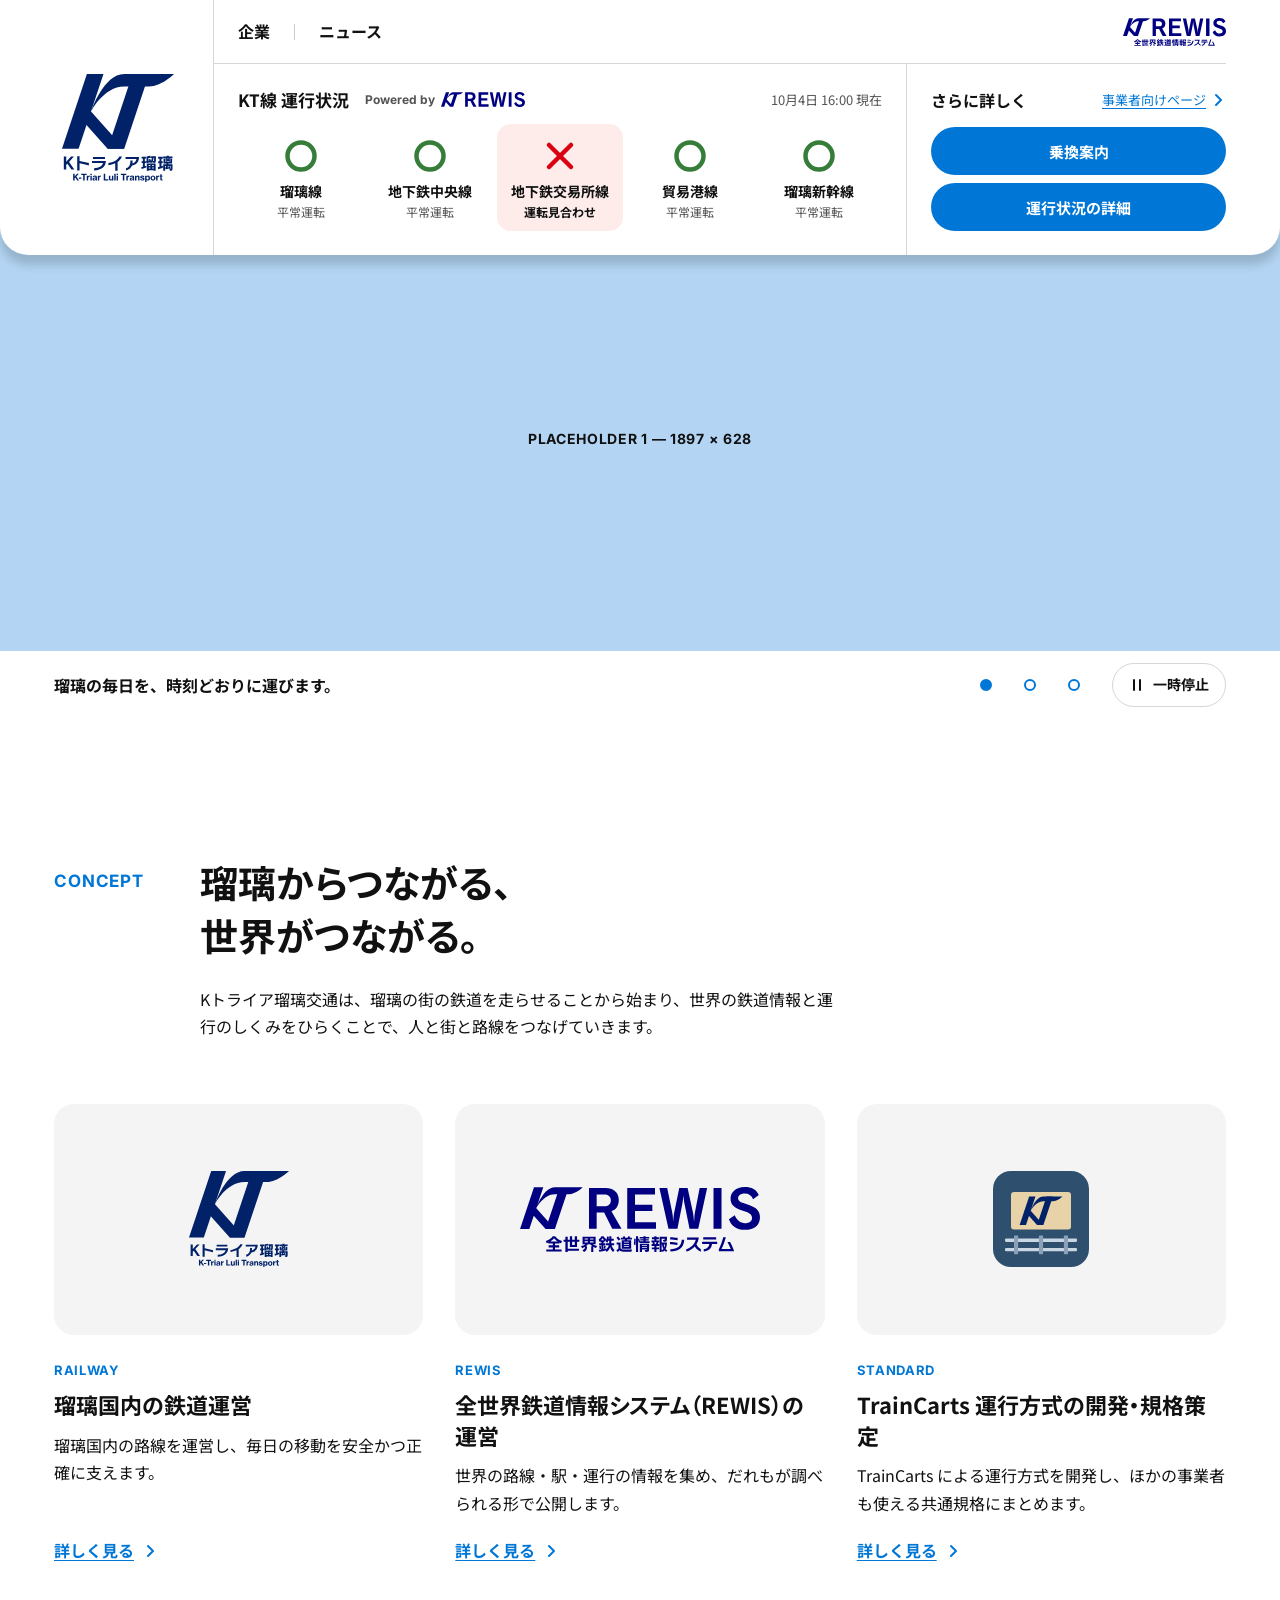
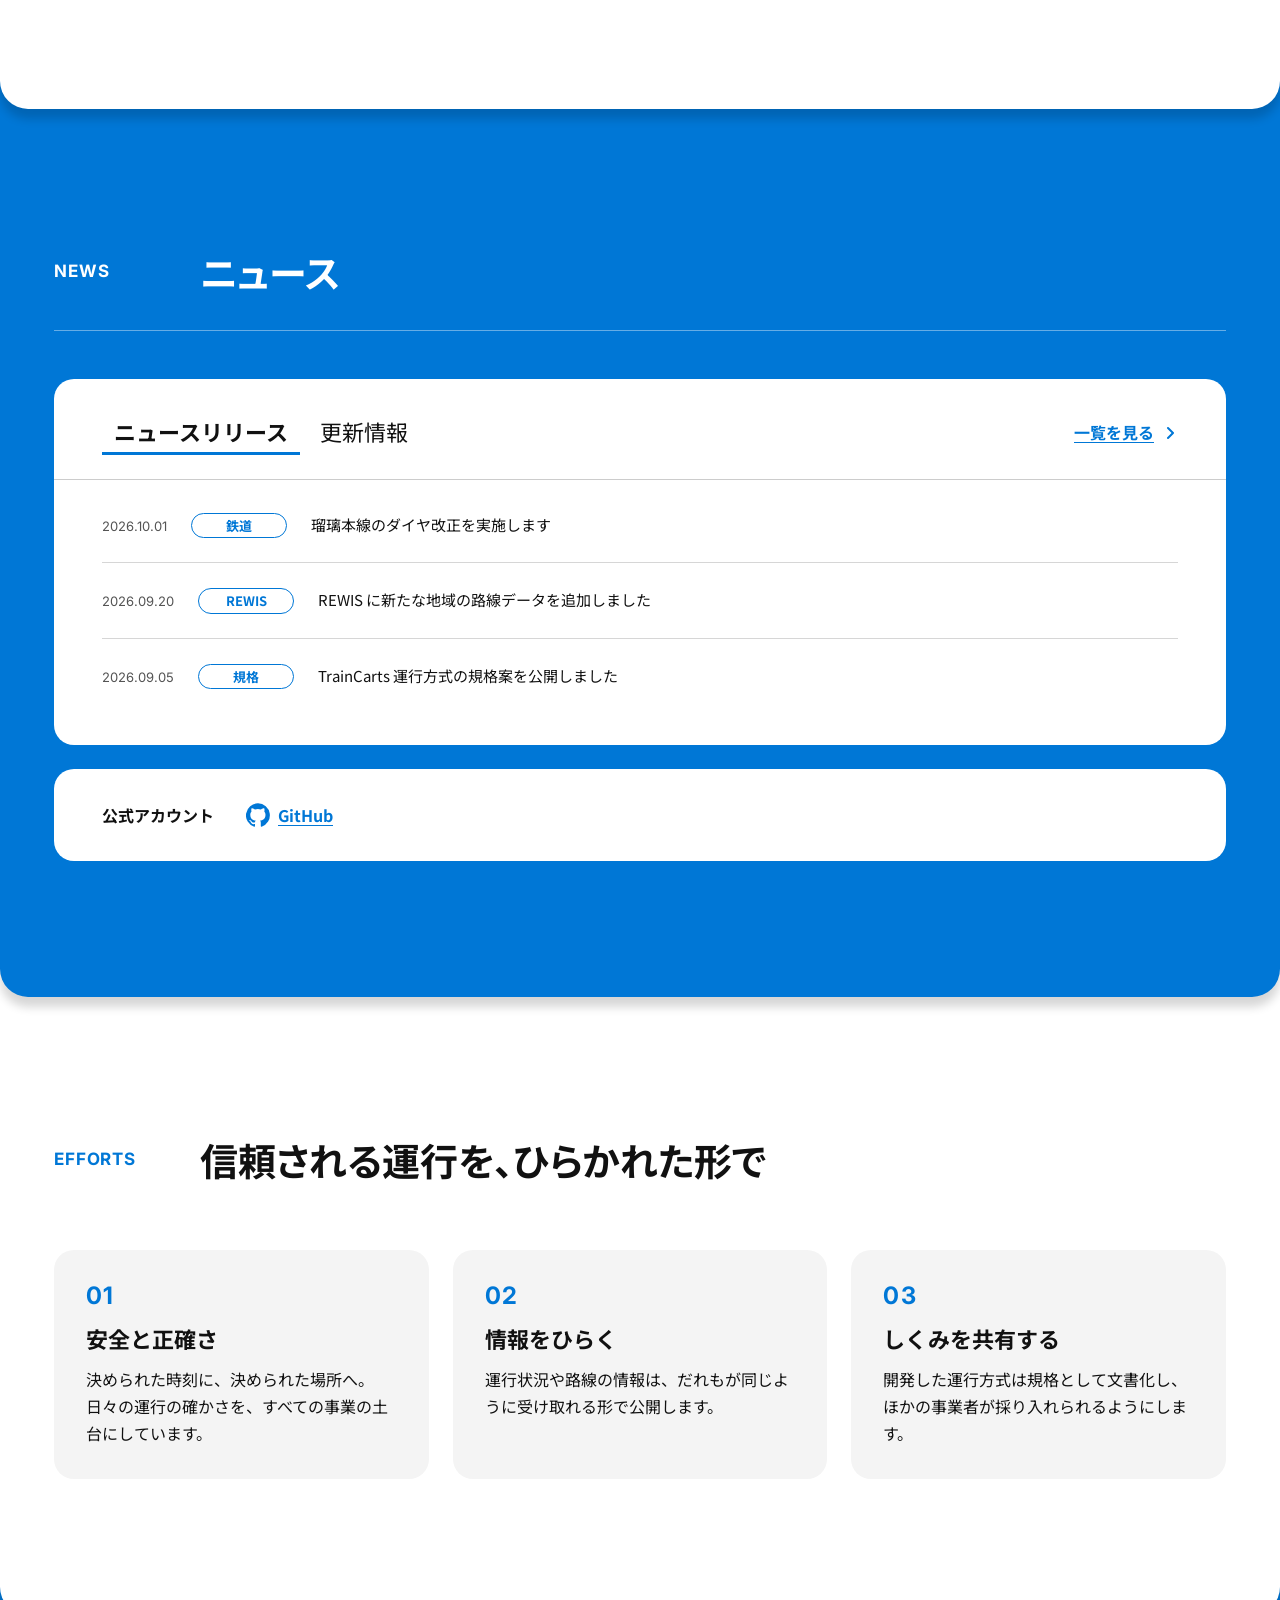
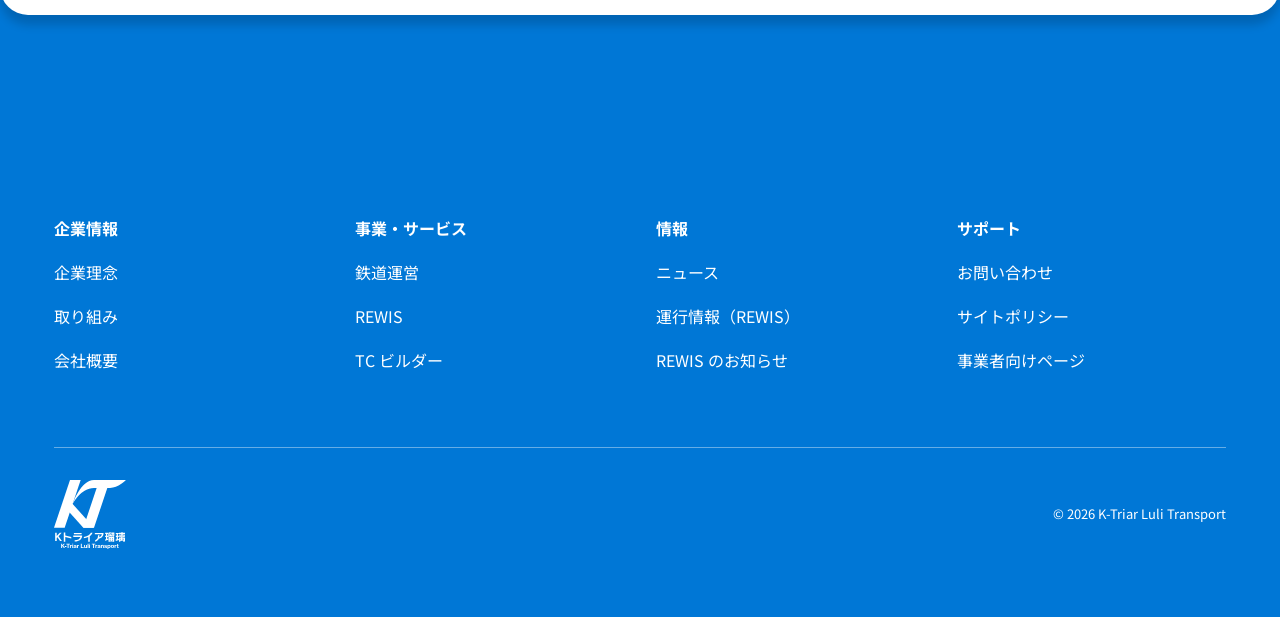
==== commit cbc1284a: "第二案作成" ====
--- a/index.html
+++ b/index.html
@@ -12,6 +12,7 @@
   <link rel="stylesheet" href="styles.css">
   <script>document.documentElement.classList.add("js");</script>
   <script src="main.js" defer></script>
+  <script src="home.js" defer></script>
 </head>
 <body>
   <a class="skipLink" href="#main">本文へスキップ</a>
@@ -20,15 +21,17 @@
   <header class="mainHeader" id="top">
     <svg class="u-visuallyHidden" aria-hidden="true" focusable="false">
       <symbol id="st-normal" viewBox="0 0 40 40"><circle cx="20" cy="20" r="13.5"/></symbol>
-      <symbol id="st-notice" viewBox="0 0 40 40"><path d="M20 6.5 34 31.5H6z"/></symbol>
-      <symbol id="st-stop" viewBox="0 0 40 40"><path d="M9 9l22 22M31 9 9 31"/></symbol>
+      <symbol id="st-warning" viewBox="0 0 40 40"><path d="M20 6.5 34 31.5H6z"/></symbol>
+      <symbol id="st-suspend" viewBox="0 0 40 40"><path d="M9 9l22 22M31 9 9 31"/></symbol>
     </svg>
 
     <div class="mainHeader_frame">
       <h1 class="mainHeader_brand">
         <a class="mainHeader_logo" href="./">
-          <img src="assets/icons/kt_luli_logo.svg" alt="" width="112" height="108">
-          <span class="mainHeader_name">Kトライア瑠璃交通</span>
+          <!-- PC はロゴ全体、1279px 以下はシンボルマーク + ロゴタイプ（表示はどちらか一方のみ） -->
+          <img class="mainHeader_logoFull" src="assets/icons/kt_luli_logo.svg" alt="Kトライア瑠璃交通" width="112" height="108">
+          <img class="mainHeader_logoMark" src="assets/icons/kt_luli_logo_s.svg" alt="" width="48" height="32">
+          <img class="mainHeader_logoText" src="assets/icons/kt_luli_logo_text.svg" alt="Kトライア瑠璃交通" width="124" height="30">
         </a>
       </h1>
 
@@ -37,14 +40,10 @@
         <span class="mainHeader_menuLabel">メニュー</span>
       </button>
 
-      <!-- 路線図・駅情報・おでかけ情報・REWIS のリンク先は未作成です -->
       <nav class="globalNav" id="globalNav" aria-label="グローバルナビゲーション">
         <ul class="globalNav_list">
-          <li class="globalNav_item"><a class="globalNav_link" href="routemap/">路線図</a></li>
-          <li class="globalNav_item"><a class="globalNav_link" href="stations/">駅情報</a></li>
-          <li class="globalNav_item"><a class="globalNav_link" href="travel/">おでかけ情報</a></li>
-          <li class="globalNav_item"><a class="globalNav_link" href="#concept">企業</a></li>
-          <li class="globalNav_item"><a class="globalNav_link" href="#news">ニュース</a></li>
+          <li class="globalNav_item"><a class="globalNav_link" href="company/">企業</a></li>
+          <li class="globalNav_item"><a class="globalNav_link" href="news/">ニュース</a></li>
           <li class="globalNav_item globalNav_item-rewis">
             <a class="globalNav_link globalNav_link-rewis" href="rewis/">
               <img src="assets/icons/rewis_logo.svg" alt="REWIS 全世界鉄道情報システム" width="110" height="30">
@@ -53,14 +52,14 @@
         </ul>
       </nav>
 
-      <!-- 路線名・状態はサンプルです。状態は lineStatus-normal / -notice / -stop と
-           <use href="#st-…"> と状態テキストの3点を揃えて差し替えてください。 -->
+      <!-- 路線名・状態はサンプルです。状態名は REWIS と共通（normal 平常運転 / warning 運行情報あり / suspend 運転見合わせ）。
+           lineStatus-<状態>・<use href="#st-<状態>">・状態テキストの3点を揃えて差し替えてください。 -->
       <section class="serviceStatus" id="status" aria-labelledby="statusTitle">
         <div class="serviceStatus_head">
-          <h2 class="serviceStatus_title" id="statusTitle">Kトライア線 運行状況</h2>
+          <h2 class="serviceStatus_title" id="statusTitle">KT線 運行状況</h2>
           <p class="serviceStatus_powered">
             <span>Powered by</span>
-            <img src="assets/icons/rewis_logo.svg" alt="REWIS" width="62" height="17">
+            <img src="assets/icons/rewis_logo_s.svg" alt="REWIS" width="62" height="17">
           </p>
           <p class="serviceStatus_time"><time datetime="2026-10-04T16:00">10月4日 16:00</time> 現在</p>
         </div>
@@ -75,8 +74,8 @@
             <span class="lineStatus_name">地下鉄中央線</span>
             <span class="lineStatus_state">平常運転</span>
           </li>
-          <li class="lineStatus lineStatus-stop">
-            <svg class="lineStatus_icon" aria-hidden="true"><use href="#st-stop"/></svg>
+          <li class="lineStatus lineStatus-suspend">
+            <svg class="lineStatus_icon" aria-hidden="true"><use href="#st-suspend"/></svg>
             <span class="lineStatus_name">地下鉄交易所線</span>
             <span class="lineStatus_state">運転見合わせ</span>
           </li>
@@ -93,15 +92,14 @@
         </ul>
       </section>
 
-      <!-- 乗換案内・運行状況詳細・事業者向けページのリンク先は未作成です -->
       <section class="headerMore" aria-labelledby="moreTitle">
         <div class="headerMore_head">
           <h2 class="headerMore_title" id="moreTitle">さらに詳しく</h2>
-          <a class="headerMore_sub" href="business/">事業者向けページ<svg class="arrowLink_icon" viewBox="0 0 16 16" aria-hidden="true"><path d="M6 3l5 5-5 5"/></svg></a>
+          <a class="headerMore_sub" href="rewis/editor.html">事業者向けページ<svg class="arrowLink_icon" viewBox="0 0 16 16" aria-hidden="true"><path d="M6 3l5 5-5 5"/></svg></a>
         </div>
         <div class="headerMore_actions">
-          <a class="primaryButton" href="transfer/">乗換案内</a>
-          <a class="primaryButton" href="status/">運行状況の詳細</a>
+          <a class="primaryButton" href="rewis/transfer/">乗換案内</a>
+          <a class="primaryButton" href="rewis/operation/">運行状況の詳細</a>
         </div>
       </section>
     </div>
@@ -171,6 +169,7 @@
               <p class="businessCard_label" aria-hidden="true">RAILWAY</p>
               <h4 class="businessCard_title">瑠璃国内の鉄道運営</h4>
               <p class="businessCard_text">瑠璃国内の路線を運営し、毎日の移動を安全かつ正確に支えます。</p>
+              <a class="arrowLink businessCard_link" href="services/">詳しく見る<svg class="arrowLink_icon" viewBox="0 0 16 16" aria-hidden="true"><path d="M6 3l5 5-5 5"/></svg></a>
             </li>
             <li class="businessCard">
               <div class="businessCard_visual">
@@ -179,6 +178,7 @@
               <p class="businessCard_label" aria-hidden="true">REWIS</p>
               <h4 class="businessCard_title">全世界鉄道情報システム（REWIS）の運営</h4>
               <p class="businessCard_text">世界の路線・駅・運行の情報を集め、だれもが調べられる形で公開します。</p>
+              <a class="arrowLink businessCard_link" href="rewis/">詳しく見る<svg class="arrowLink_icon" viewBox="0 0 16 16" aria-hidden="true"><path d="M6 3l5 5-5 5"/></svg></a>
             </li>
             <li class="businessCard">
               <div class="businessCard_visual">
@@ -187,6 +187,7 @@
               <p class="businessCard_label" aria-hidden="true">STANDARD</p>
               <h4 class="businessCard_title">TrainCarts 運行方式の開発・規格策定</h4>
               <p class="businessCard_text">TrainCarts による運行方式を開発し、ほかの事業者も使える共通規格にまとめます。</p>
+              <a class="arrowLink businessCard_link" href="tc-builder/">詳しく見る<svg class="arrowLink_icon" viewBox="0 0 16 16" aria-hidden="true"><path d="M6 3l5 5-5 5"/></svg></a>
             </li>
           </ul>
         </div>
@@ -294,27 +295,38 @@
   <!-- ===== 7. Footer ===== -->
   <footer class="mainFooter">
     <div class="container">
+      <!-- rewis/・tc-builder/ は別リポジトリの公開ページです -->
       <nav class="mainFooter_nav" aria-label="サイトマップ">
         <div class="mainFooter_group">
           <h2 class="mainFooter_heading">企業情報</h2>
           <ul class="mainFooter_list">
-            <li><a class="mainFooter_link" href="#concept">企業理念</a></li>
-            <li><a class="mainFooter_link" href="#efforts">取り組み</a></li>
+            <li><a class="mainFooter_link" href="company/">企業理念</a></li>
+            <li><a class="mainFooter_link" href="company/#efforts">取り組み</a></li>
+            <li><a class="mainFooter_link" href="company/#profile">会社概要</a></li>
           </ul>
         </div>
         <div class="mainFooter_group">
-          <h2 class="mainFooter_heading">事業</h2>
+          <h2 class="mainFooter_heading">事業・サービス</h2>
           <ul class="mainFooter_list">
-            <li><a class="mainFooter_link" href="#business">鉄道運営</a></li>
-            <li><a class="mainFooter_link" href="#business">REWIS</a></li>
-            <li><a class="mainFooter_link" href="#business">TrainCarts 運行方式</a></li>
+            <li><a class="mainFooter_link" href="services/">鉄道運営</a></li>
+            <li><a class="mainFooter_link" href="rewis/">REWIS</a></li>
+            <li><a class="mainFooter_link" href="tc-builder/">TC ビルダー</a></li>
           </ul>
         </div>
         <div class="mainFooter_group">
           <h2 class="mainFooter_heading">情報</h2>
           <ul class="mainFooter_list">
-            <li><a class="mainFooter_link" href="#status">列車運行状況</a></li>
-            <li><a class="mainFooter_link" href="#news">ニュース</a></li>
+            <li><a class="mainFooter_link" href="news/">ニュース</a></li>
+            <li><a class="mainFooter_link" href="rewis/operation/">運行情報（REWIS）</a></li>
+            <li><a class="mainFooter_link" href="rewis/information/">REWIS のお知らせ</a></li>
+          </ul>
+        </div>
+        <div class="mainFooter_group">
+          <h2 class="mainFooter_heading">サポート</h2>
+          <ul class="mainFooter_list">
+            <li><a class="mainFooter_link" href="contact/">お問い合わせ</a></li>
+            <li><a class="mainFooter_link" href="policy/">サイトポリシー</a></li>
+            <li><a class="mainFooter_link" href="rewis/editor.html">事業者向けページ</a></li>
           </ul>
         </div>
       </nav>
--- a/styles.css
+++ b/styles.css
@@ -5,11 +5,11 @@
 
 /* ---------- Tokens (§3) ---------- */
 :root {
-  /* Brand */
-  --color-brand:        #0065B1;
-  --color-brand-light:  #5D9FD1;
-  --color-brand-tint:   #B3D4FC;
-  --color-brand-bright: #0091E1;
+  /* Brand — REWIS デザインシステムの --color-primary (#0078D7) が基準。
+     #0078D7 は白地で 4.4989:1 と AA (4.5:1) にわずかに届かないため、各チャンネル 1 段だけ暗くしたもの */
+  --color-brand:        #0077D6; /* 白地 4.56:1 / 白文字 4.56:1 */
+  --color-brand-light:  #66ADE6; /* brand 60% + white。青面上の区切り線専用（文字には使わない） */
+  --color-brand-tint:   #B3D5F3; /* brand 30% + white。淡い青の面 */
 
   /* Neutral */
   --color-white:        #FFFFFF;
@@ -18,23 +18,20 @@
   --color-line-strong:  #CCCCCC;
   --color-surface-alt:  #F4F4F4;
 
-  /* Status — 運行情報専用 */
-  --color-status-normal: #009A8D;
-  --color-status-notice: #FF7600;
-  --color-status-stop:   #EA807B;
-  --color-alert-bg:      #FFF7DD;
-  --color-alert-accent:  #FFDE78;
+  /* Status — 運行情報専用。状態名（normal / warning / suspend）と色は REWIS デザインシステムと共通 */
+  --color-status-normal:       #4CAF50; /* 基本色：面・枠線など文字以外の目印用 */
+  --color-status-warning:      #E67E22;
+  --color-status-suspend:      #E60012;
+  --color-status-normal-bg:    #EEF8EF; /* 淡色トーン：状態ごとの面 */
+  --color-status-warning-bg:   #FDF1E6;
+  --color-status-suspend-bg:   #FDECEA;
+  --color-status-normal-text:  #367D39; /* 文字・記号用：-bg 上 4.65:1 / 白地 5.06:1 */
+  --color-status-warning-text: #A85913; /* -bg 上 4.61:1 / 白地 5.12:1 */
+  --color-status-suspend-text: #DA0011; /* -bg 上 4.60:1 / 白地 5.26:1 */
 
   /* Derived (トークンからの合成のみ。直書き HEX なし) */
   --color-ink-sub:       color-mix(in srgb, var(--color-ink) 72%, var(--color-white));   /* 7.57:1 on white */
-  --color-on-brand-sub:  color-mix(in srgb, var(--color-white) 85%, var(--color-brand));  /* 4.9:1 on brand */
   --color-brand-hover:   color-mix(in srgb, var(--color-brand) 92%, var(--color-ink));    /* 明度 -8% */
-  /* 状態記号の線色（白地 4.5:1 以上に暗くしたもの）と、異常時の淡い面 */
-  --color-status-normal-ink: color-mix(in srgb, var(--color-status-normal) 85%, var(--color-ink)); /* 4.53:1 */
-  --color-status-notice-ink: color-mix(in srgb, var(--color-status-notice) 70%, var(--color-ink)); /* 4.73:1 */
-  --color-status-stop-ink:   color-mix(in srgb, var(--color-status-stop) 70%, var(--color-ink));   /* 4.69:1 */
-  --color-status-notice-tint: color-mix(in srgb, var(--color-status-notice) 14%, var(--color-white));
-  --color-status-stop-tint:   color-mix(in srgb, var(--color-status-stop) 14%, var(--color-white));
 
   /* Typography */
   --font-ja: "Noto Sans JP", "Hiragino Kaku Gothic ProN", "BIZ UDPGothic", Meiryo, sans-serif;
@@ -129,21 +126,23 @@
   line-height: 1;
   letter-spacing: .05em;
   color: var(--color-brand);
-  padding-top: .9rem;
 }
 .contentsTitle_en-onBrand { color: var(--color-white); }
 .contentsTitle_ja {
-  font-size: clamp(2.6rem, 2.4vw + 1rem, 3.8rem);
+  font-size: var(--title-fs);
   font-weight: 700;
   line-height: 1.4;
   font-feature-settings: "palt";
 }
 .grid-oneNineColumn {
+  --title-fs: clamp(2.6rem, 2.4vw + 1rem, 3.8rem);
   display: grid;
   gap: var(--sp-4);
 }
 @media (min-width: 1280px) {
   .grid-oneNineColumn { grid-template-columns: 1fr 9fr; gap: var(--sp-6); }
+  /* 横並びのときだけ、英字ラベルを日本語見出し1行目の縦中心に揃える（行の高さ = 1.4em、英字 = 1.7rem / line-height 1） */
+  .contentsTitle_en { padding-top: calc((var(--title-fs) * 1.4 - 1.7rem) / 2); }
 }
 
 /* ---------- Header (§4.2 + §4.3) ----------
@@ -191,14 +190,23 @@
   color: var(--color-ink);
   text-decoration: none;
 }
-.mainHeader_logo img { width: 44px; }
-.mainHeader_name { font-size: 1.7rem; font-weight: 700; line-height: 1.3; font-feature-settings: "palt"; }
+.mainHeader_logoFull { display: none; }
+.mainHeader_logoMark { width: auto; height: 32px; }
+.mainHeader_logoText { width: auto; height: 30px; }
+/* 320px 級ではメニューボタン（ラベル付き）と並べるため一回り小さく */
+@media (max-width: 359px) {
+  .mainHeader_logo { gap: var(--sp-2); }
+  .mainHeader_logoMark { height: 28px; }
+  .mainHeader_logoText { height: 24px; }
+}
 
 /* Menu button（1279px 以下・JS 有効時のみ） */
 .mainHeader_menuButton { display: none; }
 .js .mainHeader_menuButton {
   grid-area: menu;
   align-self: center;
+  justify-self: end; /* Tablet では menu 列が「さらに詳しく」と同じ幅になるため右端に寄せる */
+  margin-right: calc(var(--sp-2) * -1); /* ボタン内余白ぶん外へ出し、アイコン右端をコンテンツ右端に揃える */
   display: inline-flex;
   align-items: center;
   gap: var(--sp-2);
@@ -307,7 +315,7 @@
 
 /* 1路線 = 記号 + 路線名 + 状態テキスト（色・形・文字の三重表現） */
 .lineStatus {
-  --st: var(--color-status-normal-ink);
+  --st: var(--color-status-normal-text);
   display: grid;
   justify-items: center;
   align-content: start;
@@ -316,8 +324,8 @@
   border-radius: var(--radius-s);
   text-align: center;
 }
-.lineStatus-notice { --st: var(--color-status-notice-ink); background: var(--color-status-notice-tint); }
-.lineStatus-stop   { --st: var(--color-status-stop-ink);   background: var(--color-status-stop-tint); }
+.lineStatus-warning { --st: var(--color-status-warning-text); background: var(--color-status-warning-bg); }
+.lineStatus-suspend { --st: var(--color-status-suspend-text); background: var(--color-status-suspend-bg); }
 .lineStatus_icon {
   width: 40px;
   height: 40px;
@@ -330,8 +338,8 @@
 }
 .lineStatus_name { font-size: 1.4rem; font-weight: 700; line-height: 1.4; }
 .lineStatus_state { font-size: 1.2rem; line-height: 1.5; color: var(--color-ink-sub); }
-.lineStatus-notice .lineStatus_state,
-.lineStatus-stop .lineStatus_state { color: var(--color-ink); font-weight: 700; }
+.lineStatus-warning .lineStatus_state,
+.lineStatus-suspend .lineStatus_state { color: var(--color-ink); font-weight: 700; }
 
 /* さらに詳しく */
 .headerMore {
@@ -386,12 +394,15 @@
     grid-template-areas: "brand brand" "nav nav" "status more";
   }
   .serviceStatus { padding-right: var(--sp-6); }
+  /* 見出し行は左の運行状況の見出しと同じ高さに揃える（上詰め） */
   .headerMore {
-    justify-content: center;
+    justify-content: flex-start;
     padding-left: var(--sp-6);
     border-top: 0;
     border-left: 1px solid var(--color-line);
   }
+  .headerMore_head { min-height: 2.4rem; }
+  .headerMore_sub { margin-block: -10px; } /* タップ領域 44px は保ったまま行の高さを揃える */
 }
 
 /* PC: 参考レイアウト（ロゴ縦通し / ナビ / 運行状況 / さらに詳しく） */
@@ -410,14 +421,15 @@
     padding: var(--sp-5) var(--sp-6) var(--sp-5) 0;
     border-right: 1px solid var(--color-line);
   }
-  .mainHeader_logo img { width: 112px; }
-  .mainHeader_name { position: absolute; width: 1px; height: 1px; overflow: hidden; clip: rect(0 0 0 0); white-space: nowrap; }
+  .mainHeader_logoFull { display: block; width: 112px; }
+  .mainHeader_logoMark,
+  .mainHeader_logoText { display: none; }
 
   .js .mainHeader_menuButton { display: none; }
   .js .globalNav,
   html:not(.js) .globalNav { display: block; position: static; padding: 0; overflow: visible; background: none; }
   .globalNav_list,
-  html:not(.js) .globalNav_list { display: flex; align-items: center; height: 100%; gap: 0; padding-left: var(--sp-2); }
+  html:not(.js) .globalNav_list { display: flex; align-items: center; height: 100%; gap: 0; }
   .globalNav_item { display: flex; align-items: center; }
   .globalNav_item + .globalNav_item:not(.globalNav_item-rewis)::before {
     content: "";
@@ -440,11 +452,11 @@
   .serviceStatus { padding: var(--sp-5); }
   .serviceStatus_list { flex-wrap: nowrap; gap: var(--sp-1); }
   .serviceStatus_list > .lineStatus { flex: 1 1 0; min-width: 0; }
-  /* 見出し行は運行状況の見出しと、ボタン下端は路線タイルの下端と揃える */
+  /* 見出し行は運行状況の見出しと、ボタン下端は路線タイルの下端と揃える。
+     ボタンは縦積み・高さ 48px（§4.8）にして、見出し行 + ボタン2つで路線タイルの高さにちょうど収める */
   .headerMore { justify-content: flex-start; padding: var(--sp-5) 0 var(--sp-5) var(--sp-5); }
-  .headerMore_head { min-height: 2.4rem; }
-  .headerMore_sub { margin-block: -10px; } /* タップ領域 44px は保ったまま行の高さを揃える */
-  .headerMore_actions { margin-top: auto; }
+  .headerMore_actions { grid-template-columns: 1fr; gap: var(--sp-2); margin-top: auto; }
+  .headerMore_actions .primaryButton { min-height: 48px; }
 }
 
 @media (max-width: 767px) {
@@ -539,7 +551,7 @@
 
 /* 運行状況サマリ：最も重い状態の記号 + 文字。押すとヘッダーの運行状況へ戻る */
 .compactStatus {
-  --st: var(--color-status-normal-ink);
+  --st: var(--color-status-normal-text);
   display: inline-flex;
   align-items: center;
   gap: var(--sp-2);
@@ -555,8 +567,8 @@
   text-decoration: none;
 }
 .compactStatus:hover { border-color: var(--color-brand); }
-.compactStatus-notice { --st: var(--color-status-notice-ink); background: var(--color-status-notice-tint); border-color: transparent; }
-.compactStatus-stop   { --st: var(--color-status-stop-ink);   background: var(--color-status-stop-tint);   border-color: transparent; }
+.compactStatus-warning { --st: var(--color-status-warning-text); background: var(--color-status-warning-bg); border-color: transparent; }
+.compactStatus-suspend { --st: var(--color-status-suspend-text); background: var(--color-status-suspend-bg); border-color: transparent; }
 .compactStatus_icon {
   width: 20px;
   height: 20px;
@@ -628,6 +640,25 @@
   padding-block: var(--sp-2) var(--sp-5);
 }
 .mainVisual_controls[hidden] { display: none; }
+/* 768px 以上は、キャプションと同じ行の右端にコントロールを置く（JS 有効時のみ。無効時はコントロールが無い） */
+@media (min-width: 768px) {
+  .mainVisual { position: relative; }
+  .js .mainVisual_caption {
+    display: flex;
+    align-items: center;
+    min-height: calc(44px + var(--sp-3) * 2);
+    padding-block: var(--sp-3);
+    padding-right: calc(var(--gutter) + 300px); /* コントロール幅ぶんを避ける */
+  }
+  .js .mainVisual_controls {
+    position: absolute;
+    inset: auto 0 var(--sp-3);
+    margin-inline: auto;
+    padding-block: 0;
+    pointer-events: none;
+  }
+  .js .mainVisual_controls > * { pointer-events: auto; }
+}
 .mainVisual_dots { display: flex; }
 .mainVisual_dot {
   display: grid;
@@ -696,13 +727,19 @@
 }
 
 /* ---------- Concept (§4.6) ---------- */
-.conceptSection { padding-top: var(--sp-8); }
 .conceptSection_lead { margin-top: var(--sp-5); max-width: 40em; }
 .conceptSection_business { margin-top: var(--sp-8); }
+/* 3枚は 1列 → 3列の2段階（2列にすると最後の1枚が孤立する） */
 .businessCards {
   display: grid;
-  grid-template-columns: repeat(auto-fit, minmax(min(100%, 280px), 1fr));
+  grid-template-columns: 1fr;
   gap: var(--sp-6);
+}
+@media (min-width: 768px) {
+  .businessCards { grid-template-columns: repeat(3, minmax(0, 1fr)); gap: var(--sp-5); }
+}
+@media (min-width: 1280px) {
+  .businessCards { gap: var(--sp-6); }
 }
 .businessCard { display: flex; flex-direction: column; }
 .businessCard_visual {
@@ -713,7 +750,8 @@
   background: var(--color-surface-alt);
   border-radius: var(--radius-l);
 }
-.businessCard_visual img { max-height: 120px; width: auto; }
+/* 縦長・正方形・横長のロゴで視覚的な大きさがそろうよう、高さと幅の両方に上限をかける */
+.businessCard_visual img { width: auto; height: auto; max-width: min(100%, 240px); max-height: 96px; }
 .businessCard_label {
   margin-top: var(--sp-5);
   font-family: var(--font-en);
@@ -729,7 +767,8 @@
   line-height: 1.4;
   font-feature-settings: "palt";
 }
-.businessCard_text { margin-top: var(--sp-3); }
+.businessCard_text { margin-top: var(--sp-3); flex: 1 1 auto; } /* 本文の行数が違っても「詳しく見る」を下端でそろえる */
+.businessCard_link { margin-top: var(--sp-3); align-self: flex-start; }
 
 /* ---------- News (§4.7) ---------- */
 .newsSection_head {
@@ -841,18 +880,25 @@
 /* ---------- Efforts (§6-6) ---------- */
 .effortCards {
   display: grid;
-  grid-template-columns: repeat(auto-fit, minmax(min(100%, 280px), 1fr));
+  grid-template-columns: 1fr;
   gap: var(--sp-5);
   margin-top: var(--sp-8);
 }
+@media (min-width: 768px) {
+  .effortCards { grid-template-columns: repeat(3, minmax(0, 1fr)); }
+}
 .effortCard {
-  padding: var(--sp-6);
+  padding: var(--sp-5);
   background: var(--color-surface-alt);
   border-radius: var(--radius-l);
 }
+@media (min-width: 1280px) {
+  .effortCard { padding: var(--sp-6); }
+}
 .effortCard_number {
   font-family: var(--font-en);
-  font-size: 1.7rem;
+  font-size: 2.4rem; /* 大きい文字（≥18.66px Bold）扱いにして、surface-alt 上の brand (4.14:1) でも AA を満たす */
+  line-height: 1.2;
   font-weight: 700;
   letter-spacing: .05em;
   color: var(--color-brand);
@@ -885,7 +931,7 @@
   display: inline-flex;
   align-items: center;
   min-height: 44px;
-  color: var(--color-on-brand-sub);
+  color: var(--color-white);
   text-decoration: none;
   transition: color var(--dur) var(--ease-in);
 }
@@ -904,6 +950,157 @@
 .mainFooter_logo img { width: 72px; }
 .mainFooter_copy { font-size: 1.3rem; }
 .mainFooter_copy small { font-size: inherit; }
+
+/* ---------- Sub pages（下層ページ） ----------
+   固定ヘッダー: Top page の縮小ヘッダー（.compactHeader）を静的マークアップで常時表示する。運行状況サマリは出さない。
+   ページ構成: [固定ヘッダー] → [ページ見出し: 青面] → [本文: 白面] → [フッター: 青面]（白↔青の交互 + 下端角丸の「重ね」を Top page と共通に） */
+.compactHeader-page { position: sticky; }
+
+/* 狭い画面（〜1279px）はメニューボタンで開くドロワー。JS 無効時はナビを2段目に常時表示する */
+.compactHeader_item-rewis,
+.compactHeader_item-cta { display: none; }
+.compactHeader_link-rewis img { height: 28px; width: auto; }
+@media (max-width: 1279px) {
+  .compactHeader-page .compactHeader_item-rewis { display: flex; }
+  .js .compactHeader-page .compactHeader_nav {
+    display: none;
+    position: fixed;
+    inset: 0;
+    z-index: 60;
+    overflow-y: auto;
+    padding: calc(56px + var(--sp-4)) var(--gutter) var(--sp-8);
+    background: var(--color-white);
+  }
+  .js .compactHeader-page .compactHeader_nav.is-open { display: block; }
+  .js .compactHeader-page .compactHeader_menuButton[aria-expanded="true"] {
+    position: fixed;
+    top: calc((56px - 44px) / 2);
+    right: var(--gutter);
+    z-index: 61;
+  }
+  .compactHeader-page .compactHeader_list { display: block; }
+  .compactHeader-page .compactHeader_item + .compactHeader_item::before { display: none; }
+  .compactHeader-page .compactHeader_link {
+    flex: 1 1 auto;
+    min-height: 56px;
+    padding: 0;
+    border-bottom: 1px solid var(--color-line);
+  }
+  .compactHeader-page .compactHeader_link:hover { border-bottom-color: var(--color-line); }
+  .compactHeader-page .compactHeader_link[aria-current="page"] { border-bottom-color: var(--color-line); padding-left: var(--sp-3); box-shadow: inset 4px 0 0 var(--color-brand); }
+  .compactHeader-page .compactHeader_item-rewis { margin-top: var(--sp-5); }
+  .compactHeader-page .compactHeader_link-rewis { border-bottom: 0; }
+
+  html:not(.js) .compactHeader-page .compactHeader_inner { flex-wrap: wrap; padding-block: var(--sp-1); }
+  html:not(.js) .compactHeader-page .compactHeader_nav { display: block; order: 5; flex: 1 0 100%; }
+  html:not(.js) .compactHeader-page .compactHeader_list { display: flex; flex-wrap: wrap; gap: 0 var(--sp-5); }
+  html:not(.js) .compactHeader-page .compactHeader_link { min-height: 44px; border-bottom: 0; }
+  html:not(.js) .compactHeader-page .compactHeader_item-rewis { margin-top: 0; }
+  html:not(.js) .compactHeader-page .compactHeader_menuButton { display: none; }
+}
+@media (max-width: 767px) {
+  .compactHeader-page .compactHeader_item-cta { display: flex; margin-top: var(--sp-5); }
+  .compactHeader-page .compactHeader_item-cta .primaryButton { width: 100%; }
+  html:not(.js) .compactHeader-page .compactHeader_item-cta { margin-top: 0; }
+}
+/* 現在のページ。PC は下線（色だけに頼らない）、ドロワーは左の帯 */
+.compactHeader_link[aria-current="page"] { color: var(--color-brand); border-bottom-color: var(--color-brand); }
+
+/* ページ見出し（青面。Top page の News 見出しと同じ二層構造） */
+.pageHead { z-index: 4; padding-block: var(--sp-7) var(--sp-8); }
+.pageBody { z-index: 3; }
+.section.pageHead + .section { padding-top: calc(var(--sp-8) + var(--radius-xl)); }
+@media (min-width: 1280px) {
+  .pageHead { padding-block: var(--sp-8) var(--sp-9); }
+  .section.pageHead + .section { padding-top: calc(var(--sp-9) + var(--radius-xl)); }
+}
+@media (max-width: 767px) {
+  .pageHead { padding-block: var(--sp-6) var(--sp-7); }
+  .section.pageHead + .section { padding-top: calc(var(--sp-7) + 8vw); }
+}
+.pageHead .grid-oneNineColumn { margin-top: var(--sp-5); }
+
+.breadcrumb { margin: 0; padding: 0; list-style: none; display: flex; flex-wrap: wrap; align-items: center; font-size: 1.3rem; line-height: 1.5; }
+.breadcrumb_item { display: flex; align-items: center; }
+.breadcrumb_item + .breadcrumb_item::before {
+  content: "/" / "";
+  margin-inline: var(--sp-2);
+  color: var(--color-brand-tint);
+}
+.breadcrumb_link { display: inline-flex; align-items: center; min-height: 44px; color: var(--color-white); }
+.breadcrumb_item[aria-current="page"] { font-weight: 700; }
+
+/* 本文（現在はプレースホルダ）。見出しと同じ 1:9 の右列に置く */
+.pageBody_grid { display: grid; gap: var(--sp-6); }
+.pageBody_content { min-width: 0; max-width: 48em; }
+.pageBody_content > * + * { margin-top: var(--sp-4); }
+@media (min-width: 1280px) {
+  .pageBody_grid { grid-template-columns: 1fr 9fr; }
+  .pageBody_content { grid-column: 2; }
+}
+/* 本文内の区分（company/ のように1ページに複数の見出しを置くとき） */
+.pageBlock + .pageBlock { margin-top: var(--sp-8); padding-top: var(--sp-8); border-top: 1px solid var(--color-line); }
+.pageBlock .grid-oneNineColumn { --title-fs: clamp(2.2rem, 1.6vw + 1rem, 3rem); }
+.pageBlock_body { min-width: 0; max-width: 48em; margin-top: var(--sp-5); }
+.pageBlock_body > * + * { margin-top: var(--sp-4); }
+
+/* 下層ページの本文要素（汎用） */
+.subSectionTitle {
+  font-size: 1.8rem;
+  font-weight: 700;
+  line-height: 1.4;
+  margin-top: var(--sp-6);
+  padding-bottom: var(--sp-2);
+  border-bottom: 2px solid var(--color-brand);
+}
+.pageBlock_body > .subSectionTitle:first-child,
+.pageBody_content > .subSectionTitle:first-child { margin-top: 0; }
+
+.effortDetail + .effortDetail { margin-top: var(--sp-5); }
+.effortDetail_title {
+  font-size: 1.7rem;
+  font-weight: 700;
+  line-height: 1.4;
+  color: var(--color-brand);
+  margin-bottom: var(--sp-2);
+}
+
+.contentTable {
+  width: 100%;
+  border-collapse: collapse;
+  font-size: 1.5rem;
+  line-height: 1.6;
+}
+.contentTable th,
+.contentTable td {
+  padding: var(--sp-3) var(--sp-4);
+  border-bottom: 1px solid var(--color-line);
+  text-align: left;
+  vertical-align: top;
+}
+.contentTable th {
+  width: 28%;
+  font-weight: 700;
+  color: var(--color-ink);
+  background: var(--color-surface-alt);
+  white-space: nowrap;
+}
+@media (max-width: 767px) {
+  .contentTable th,
+  .contentTable td { display: block; width: 100%; }
+  .contentTable th { padding-bottom: var(--sp-1); background: none; }
+  .contentTable td { padding-top: 0; }
+}
+
+.contentList { margin-top: var(--sp-2); padding-left: 1.5em; list-style: disc; }
+.contentList > li + li { margin-top: var(--sp-2); }
+
+/* ニュース一覧（news/） */
+.newsArticle { padding-block: var(--sp-5); border-bottom: 1px solid var(--color-line); }
+.newsArticle:first-child { padding-top: 0; }
+.newsArticle_meta { display: flex; align-items: center; gap: var(--sp-4); }
+.newsArticle_title { font-size: 1.7rem; font-weight: 700; line-height: 1.4; margin-top: var(--sp-2); }
+.newsArticle_lead { margin-top: var(--sp-2); font-size: 1.5rem; line-height: 1.7; }
 
 /* ---------- Reduced motion (§3.6) ---------- */
 @media (prefers-reduced-motion: reduce) {
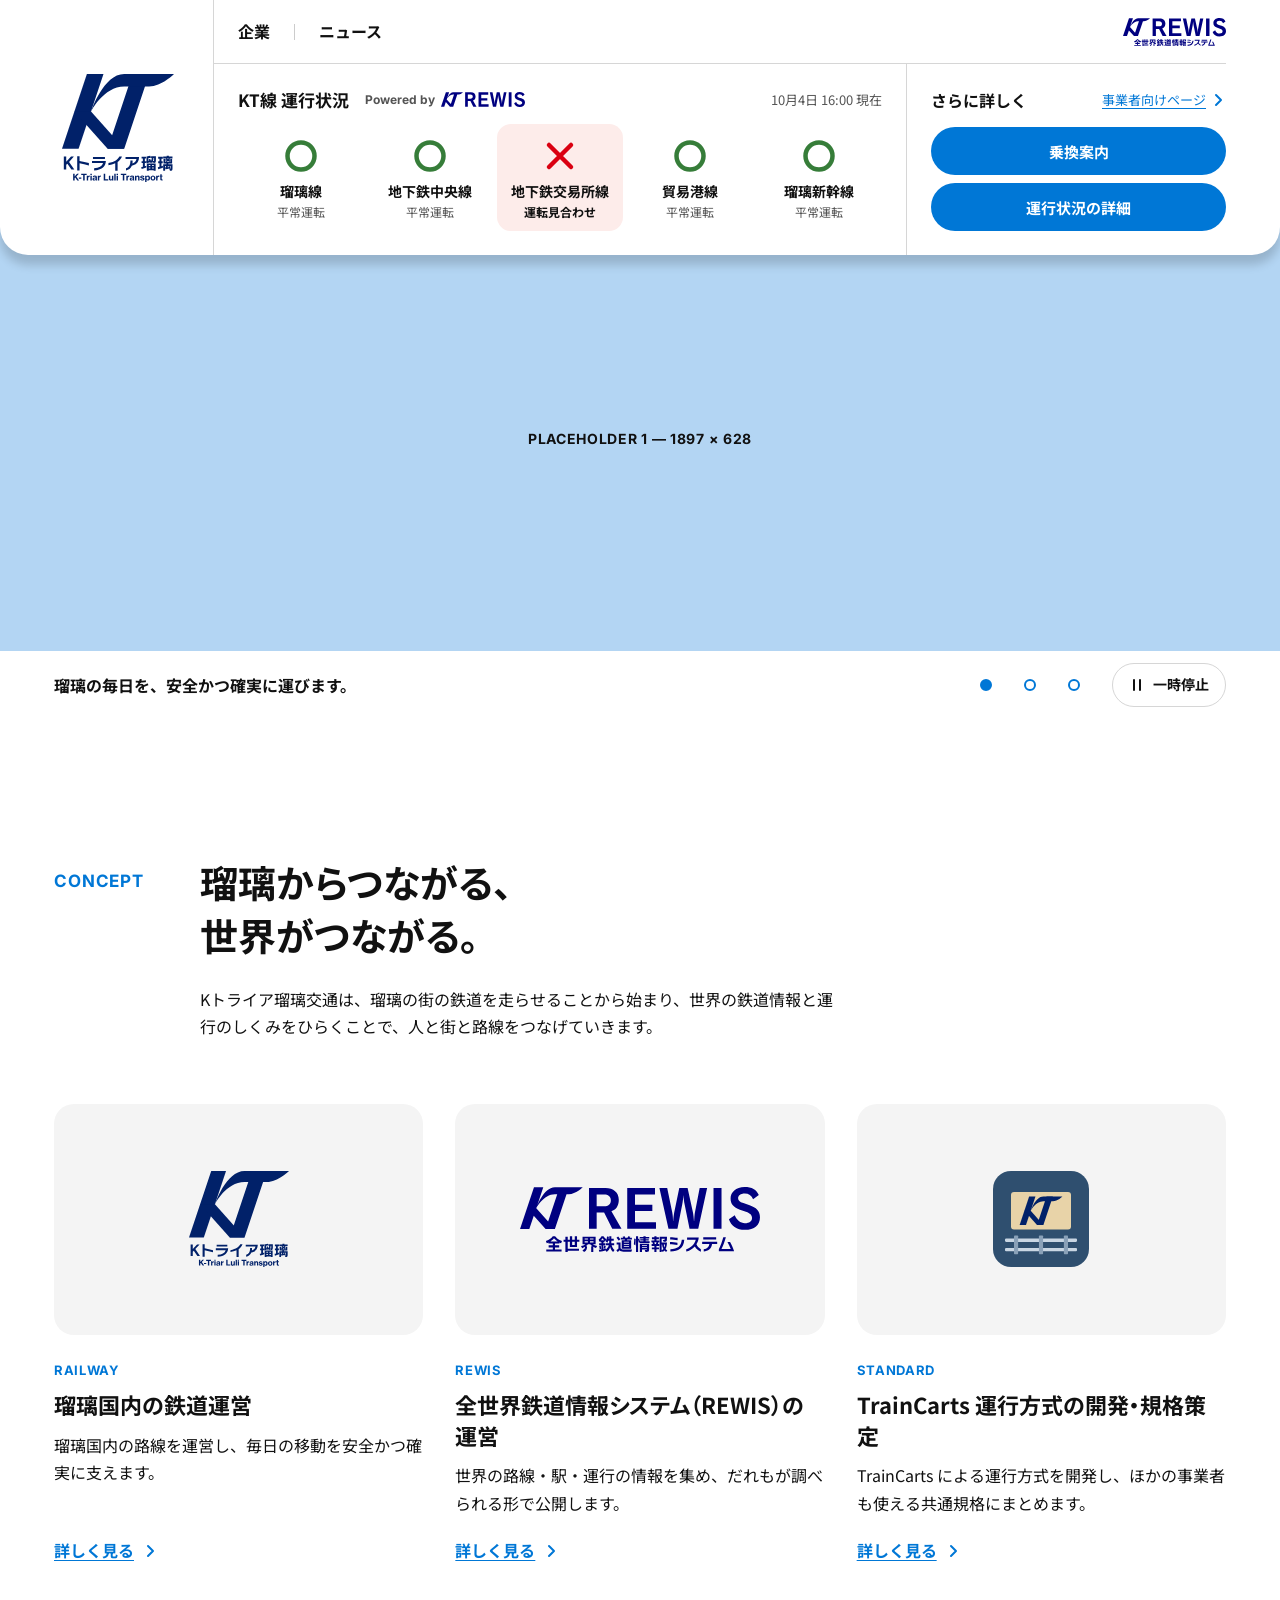
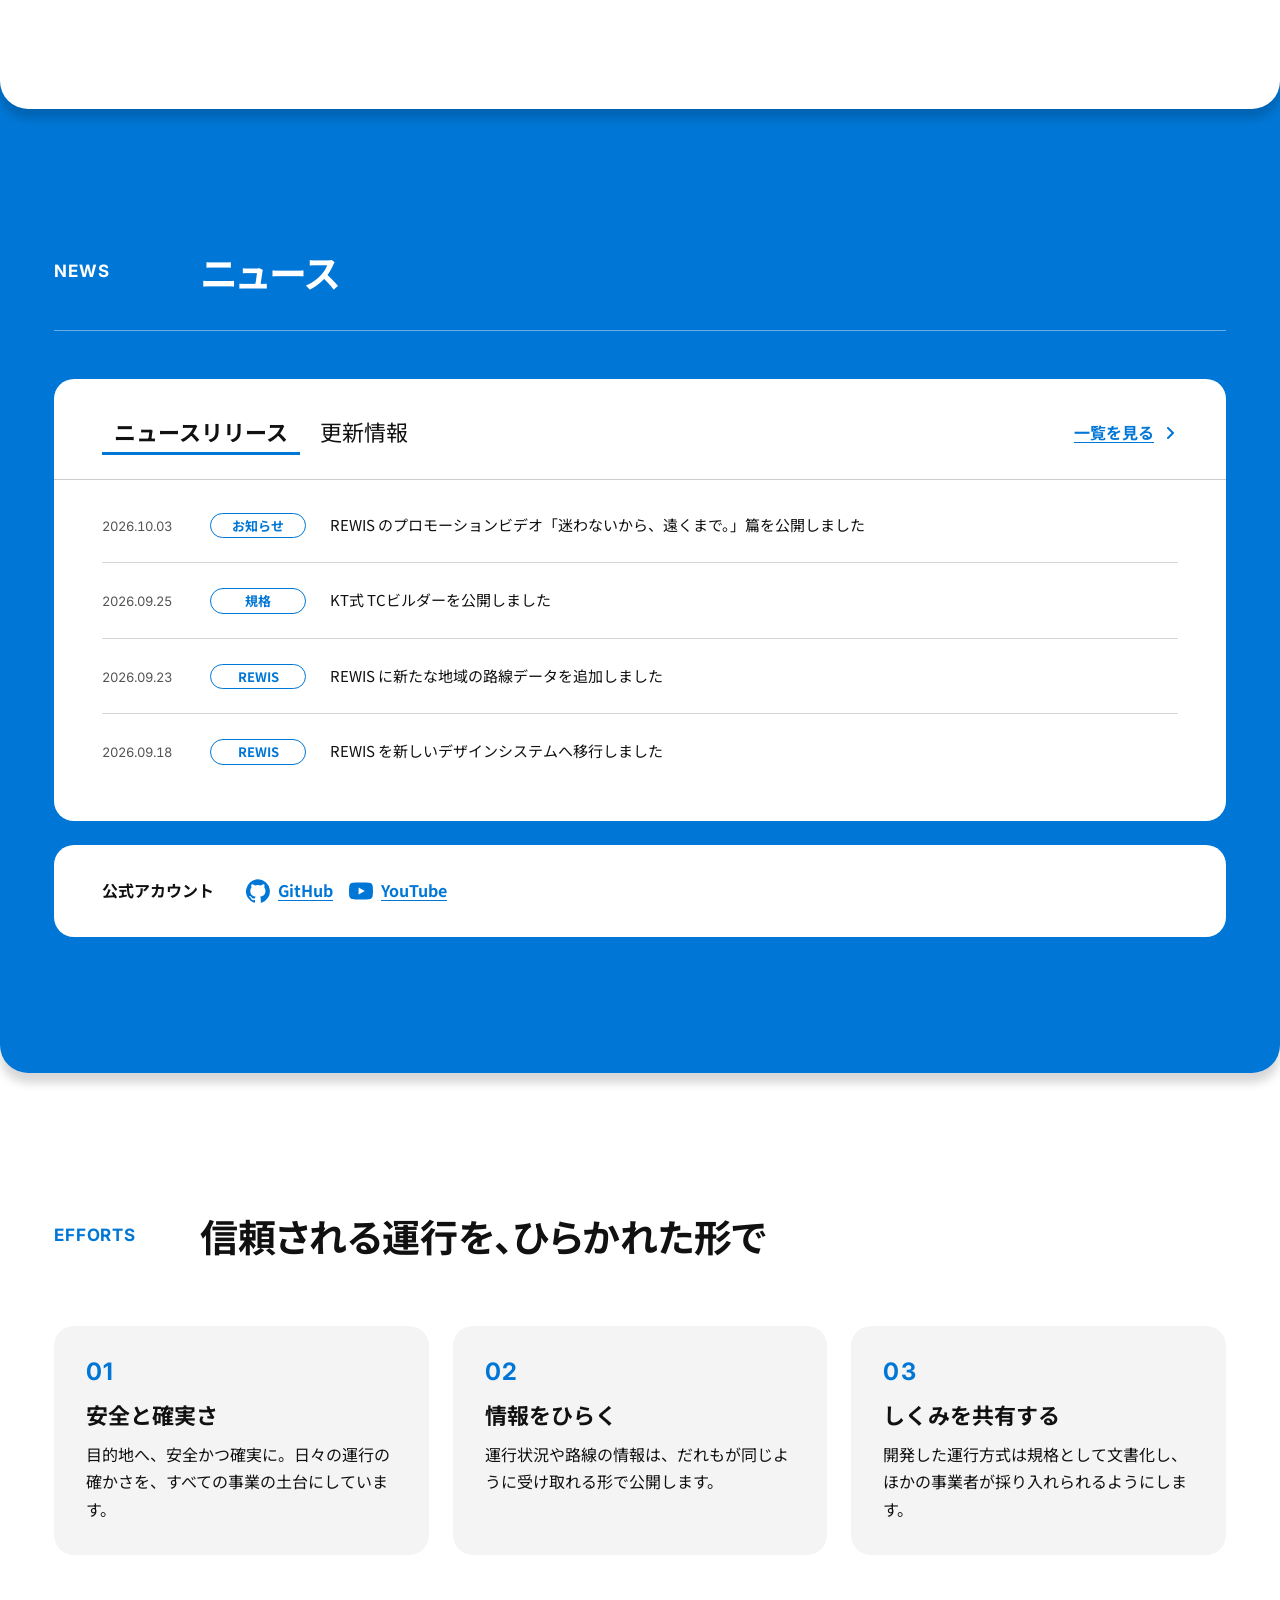
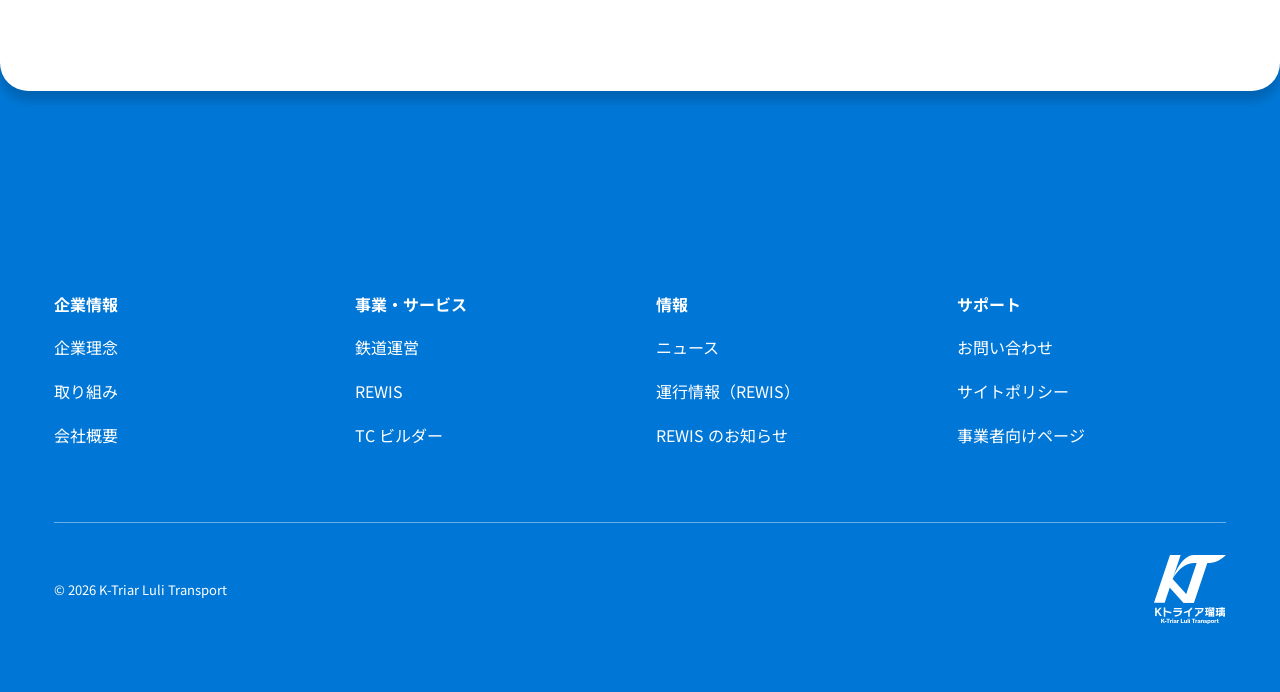
==== commit 389453e7: "コード部分完成" ====
--- a/index.html
+++ b/index.html
@@ -49,6 +49,8 @@
               <img src="assets/icons/rewis_logo.svg" alt="REWIS 全世界鉄道情報システム" width="110" height="30">
             </a>
           </li>
+          <!-- SP のみ表示（PC/Tablet は「さらに詳しく」の見出し行に同じリンクあり） -->
+          <li class="globalNav_item globalNav_item-sub"><a class="globalNav_link" href="rewis/editor.html">事業者向けページ</a></li>
         </ul>
       </nav>
 
@@ -119,7 +121,7 @@
           <div class="mainVisual_image mainVisual_placeholder" role="img" aria-label="画像プレースホルダ：瑠璃の街を走る列車">
             <span aria-hidden="true">PLACEHOLDER 1 — 1897 × 628</span>
           </div>
-          <figcaption class="mainVisual_caption">瑠璃の毎日を、時刻どおりに運びます。</figcaption>
+          <figcaption class="mainVisual_caption">瑠璃の毎日を、安全かつ確実に運びます。</figcaption>
         </figure>
         <figure class="mainVisual_slide" id="slide-2" aria-roledescription="スライド" aria-label="2 / 3">
           <div class="mainVisual_image mainVisual_placeholder" role="img" aria-label="画像プレースホルダ：REWIS の路線情報画面">
@@ -168,7 +170,7 @@
               </div>
               <p class="businessCard_label" aria-hidden="true">RAILWAY</p>
               <h4 class="businessCard_title">瑠璃国内の鉄道運営</h4>
-              <p class="businessCard_text">瑠璃国内の路線を運営し、毎日の移動を安全かつ正確に支えます。</p>
+              <p class="businessCard_text">瑠璃国内の路線を運営し、毎日の移動を安全かつ確実に支えます。</p>
               <a class="arrowLink businessCard_link" href="services/">詳しく見る<svg class="arrowLink_icon" viewBox="0 0 16 16" aria-hidden="true"><path d="M6 3l5 5-5 5"/></svg></a>
             </li>
             <li class="businessCard">
@@ -216,19 +218,24 @@
             <h3 class="newsCard_panelTitle">ニュースリリース</h3>
             <ul class="newsList">
               <li class="newsList_item">
-                <time class="newsList_date" datetime="2026-10-01">2026.10.01</time>
-                <span class="newsList_category">鉄道</span>
-                <a class="newsList_title" href="news/">瑠璃本線のダイヤ改正を実施します</a>
-              </li>
-              <li class="newsList_item">
-                <time class="newsList_date" datetime="2026-09-20">2026.09.20</time>
+                <time class="newsList_date" datetime="2026-10-03">2026.10.03</time>
+                <span class="newsList_category">お知らせ</span>
+                <a class="newsList_title" href="news/">REWIS のプロモーションビデオ「迷わないから、遠くまで。」篇を公開しました</a>
+              </li>
+              <li class="newsList_item">
+                <time class="newsList_date" datetime="2026-09-25">2026.09.25</time>
+                <span class="newsList_category">規格</span>
+                <a class="newsList_title" href="news/">KT式 TCビルダーを公開しました</a>
+              </li>
+              <li class="newsList_item">
+                <time class="newsList_date" datetime="2026-09-23">2026.09.23</time>
                 <span class="newsList_category">REWIS</span>
                 <a class="newsList_title" href="news/">REWIS に新たな地域の路線データを追加しました</a>
               </li>
               <li class="newsList_item">
-                <time class="newsList_date" datetime="2026-09-05">2026.09.05</time>
-                <span class="newsList_category">規格</span>
-                <a class="newsList_title" href="news/">TrainCarts 運行方式の規格案を公開しました</a>
+                <time class="newsList_date" datetime="2026-09-18">2026.09.18</time>
+                <span class="newsList_category">REWIS</span>
+                <a class="newsList_title" href="news/">REWIS を新しいデザインシステムへ移行しました</a>
               </li>
             </ul>
           </div>
@@ -242,9 +249,14 @@
                 <a class="newsList_title" href="news/">公式サイトを公開しました</a>
               </li>
               <li class="newsList_item">
-                <time class="newsList_date" datetime="2026-09-28">2026.09.28</time>
+                <time class="newsList_date" datetime="2026-10-03">2026.10.03</time>
                 <span class="newsList_category">REWIS</span>
-                <a class="newsList_title" href="news/">REWIS の利用案内を更新しました</a>
+                <a class="newsList_title" href="news/">REWIS の操作マニュアルを公開しました</a>
+              </li>
+              <li class="newsList_item">
+                <time class="newsList_date" datetime="2026-09-17">2026.09.17</time>
+                <span class="newsList_category">REWIS</span>
+                <a class="newsList_title" href="news/">REWIS のデータ構造を更新し、新エディタへ移行しました</a>
               </li>
             </ul>
           </div>
@@ -259,6 +271,12 @@
                 <span>GitHub</span>
               </a>
             </li>
+            <li>
+              <a class="socialBand_link" href="https://www.youtube.com/@k-triar" rel="noopener">
+                <svg class="socialBand_icon" viewBox="0 0 24 24" aria-hidden="true"><path d="M23.5 6.2a3 3 0 0 0-2.1-2.1C19.5 3.6 12 3.6 12 3.6s-7.5 0-9.4.5A3 3 0 0 0 .5 6.2C0 8.1 0 12 0 12s0 3.9.5 5.8a3 3 0 0 0 2.1 2.1c1.9.5 9.4.5 9.4.5s7.5 0 9.4-.5a3 3 0 0 0 2.1-2.1c.5-1.9.5-5.8.5-5.8s0-3.9-.5-5.8M9.6 15.6V8.4l6.2 3.6z"/></svg>
+                <span>YouTube</span>
+              </a>
+            </li>
           </ul>
         </div>
       </div>
@@ -274,8 +292,8 @@
         <ul class="effortCards">
           <li class="effortCard">
             <p class="effortCard_number" aria-hidden="true">01</p>
-            <h3 class="effortCard_title">安全と正確さ</h3>
-            <p class="effortCard_text">決められた時刻に、決められた場所へ。日々の運行の確かさを、すべての事業の土台にしています。</p>
+            <h3 class="effortCard_title">安全と確実さ</h3>
+            <p class="effortCard_text">目的地へ、安全かつ確実に。日々の運行の確かさを、すべての事業の土台にしています。</p>
           </li>
           <li class="effortCard">
             <p class="effortCard_number" aria-hidden="true">02</p>
--- a/styles.css
+++ b/styles.css
@@ -191,13 +191,15 @@
   text-decoration: none;
 }
 .mainHeader_logoFull { display: none; }
+.mainHeader_logoMark,
+.mainHeader_logoText { display: block; align-self: center; }
 .mainHeader_logoMark { width: auto; height: 32px; }
-.mainHeader_logoText { width: auto; height: 30px; }
+.mainHeader_logoText { width: auto; height: 30px; transform: translateY(1.5px); } /* 「p」の下端(高さの約5.4%)を除いた字面をマークの中央に合わせる */
 /* 320px 級ではメニューボタン（ラベル付き）と並べるため一回り小さく */
 @media (max-width: 359px) {
   .mainHeader_logo { gap: var(--sp-2); }
   .mainHeader_logoMark { height: 28px; }
-  .mainHeader_logoText { height: 24px; }
+  .mainHeader_logoText { height: 24px; transform: translateY(.3px); }
 }
 
 /* Menu button（1279px 以下・JS 有効時のみ） */
@@ -273,6 +275,10 @@
   z-index: 61;
 }
 .globalNav_item-rewis { margin-top: var(--sp-5); }
+/* 事業者向けページ：SP では「さらに詳しく」から畳まれるため、ドロワー内に置く */
+.globalNav_item.globalNav_item-sub { display: none; }
+.globalNav_item-sub .globalNav_link { min-height: 48px; border-bottom: 0; font-size: 1.4rem; font-weight: 400; }
+@media (max-width: 767px) { .globalNav_item.globalNav_item-sub { display: block; } }
 
 /* JS 無効時：ナビを2段目に常時表示 */
 html:not(.js) .mainHeader_frame {
@@ -459,10 +465,74 @@
   .headerMore_actions .primaryButton { min-height: 48px; }
 }
 
+/* SP：縦を詰める。運行状況は1行の横スクロールチップ（異常な路線を先頭へ・状態文字は異常時のみ）、
+   「さらに詳しく」は見出し・事業者向けリンクを畳んでボタン1段にする（事業者向けリンクはドロワーへ） */
 @media (max-width: 767px) {
   .mainHeader { border-radius: 0 0 8vw 8vw; }
+  .serviceStatus { padding-block: var(--sp-3); }
   .serviceStatus_title { font-size: 1.6rem; }
+  .serviceStatus_head { gap: 0 var(--sp-3); }
+  .serviceStatus_time { font-size: 1.2rem; }
+
+  .serviceStatus_list {
+    flex-wrap: nowrap;
+    justify-content: flex-start;
+    gap: var(--sp-2);
+    margin: var(--sp-2) calc(var(--gutter) * -1) 0;
+    padding-inline: var(--gutter) calc(var(--gutter) + 24px); /* 右端の余白ぶん、最後のチップは端までスクロールすると全体が見える */
+    overflow-x: auto;
+    scroll-snap-type: x proximity;
+    scroll-padding-inline: var(--gutter);
+    scrollbar-width: none;
+    -webkit-mask-image: linear-gradient(to right, #000 calc(100% - 24px), transparent); /* 続きがあることを右端のフェードで示す */
+    mask-image: linear-gradient(to right, #000 calc(100% - 24px), transparent);
+  }
+  .serviceStatus_list::-webkit-scrollbar { display: none; }
+  .serviceStatus_list > .lineStatus { flex: 0 0 auto; scroll-snap-align: start; }
+  .lineStatus-suspend { order: -2; }
+  .lineStatus-warning { order: -1; }
+
+  .lineStatus {
+    position: relative; /* 下の読み上げ専用テキスト(absolute)をチップ内に留める */
+    grid-auto-flow: column;
+    align-items: center;
+    align-content: center;
+    justify-items: start;
+    gap: var(--sp-2);
+    min-height: 40px;
+    padding: 0 var(--sp-3) 0 var(--sp-2);
+    border: 1px solid var(--color-line);
+    border-radius: var(--radius-pill);
+    text-align: left;
+    white-space: nowrap;
+  }
+  .lineStatus-warning,
+  .lineStatus-suspend { border-color: transparent; }
+  .lineStatus_icon { width: 20px; height: 20px; margin-bottom: 0; stroke-width: 5; }
   .lineStatus_name { font-size: 1.3rem; }
+  .lineStatus_state { font-size: 1.2rem; }
+  /* 平常運転の文字は読み上げ用に残し、見た目は記号のみ */
+  .lineStatus-normal .lineStatus_state {
+    position: absolute;
+    width: 1px;
+    height: 1px;
+    overflow: hidden;
+    clip: rect(0 0 0 0);
+    white-space: nowrap;
+  }
+
+  .headerMore { gap: 0; padding-block: var(--sp-3); }
+  .headerMore_head {
+    position: absolute;
+    width: 1px;
+    height: 1px;
+    overflow: hidden;
+    clip: rect(0 0 0 0);
+    white-space: nowrap;
+  }
+  .headerMore_sub { display: none; }
+  .headerMore_actions { gap: var(--sp-2); }
+  .headerMore_actions .primaryButton { min-height: 44px; padding-inline: var(--sp-2); font-size: 1.4rem; }
 }
 @media (min-width: 768px) and (max-width: 1279px) {
   .headerMore_actions { grid-template-columns: 1fr; }
@@ -817,13 +887,13 @@
 .newsList_item {
   position: relative;
   display: grid;
-  grid-template-columns: auto 9.6rem 1fr;
+  grid-template-columns: 8.4rem 9.6rem 1fr;
   align-items: baseline;
   gap: var(--sp-2) var(--sp-5);
   padding-block: var(--sp-5);
 }
 .newsList_item + .newsList_item { border-top: 1px solid var(--color-line); }
-.newsList_date { font-family: var(--font-en); font-size: 1.3rem; color: var(--color-ink-sub); line-height: 1.51; }
+.newsList_date { font-family: var(--font-en); font-variant-numeric: tabular-nums; white-space: nowrap; font-size: 1.3rem; color: var(--color-ink-sub); line-height: 1.51; }
 .newsList_category {
   justify-self: stretch;
   text-align: center;
@@ -841,7 +911,7 @@
 .newsList_title:hover { color: var(--color-brand); text-decoration: underline; }
 @media (max-width: 767px) {
   .newsCard_head, .newsCard_panel { padding-inline: var(--sp-5); }
-  .newsList_item { grid-template-columns: auto 9.6rem; justify-content: start; }
+  .newsList_item { grid-template-columns: 8.4rem 9.6rem; justify-content: start; }
   .newsList_title { grid-column: 1 / -1; }
 }
 
@@ -946,7 +1016,8 @@
   padding-top: var(--sp-6);
   border-top: 1px solid var(--color-brand-light);
 }
-.mainFooter_logo { display: inline-block; }
+.mainFooter_logo { display: inline-block; order: 2; }
+.mainFooter_copy { order: 1; }
 .mainFooter_logo img { width: 72px; }
 .mainFooter_copy { font-size: 1.3rem; }
 .mainFooter_copy small { font-size: inherit; }
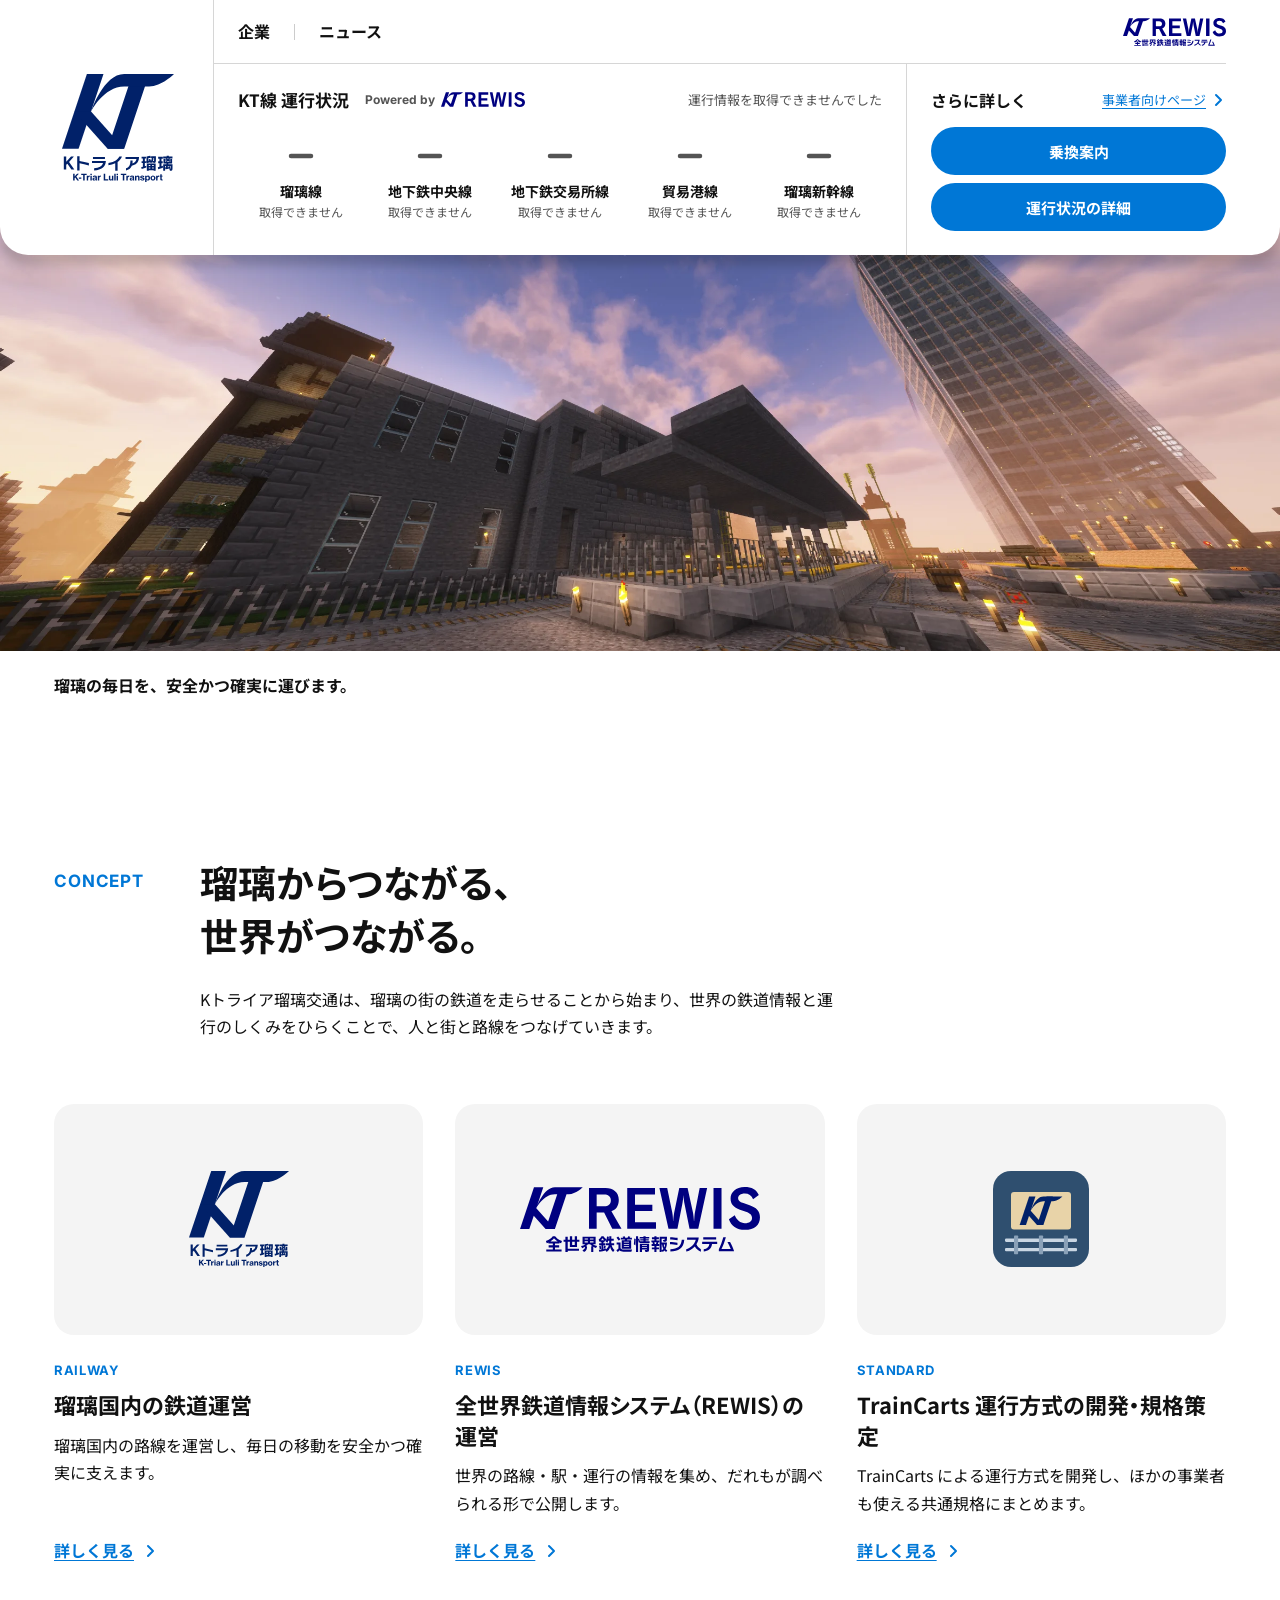
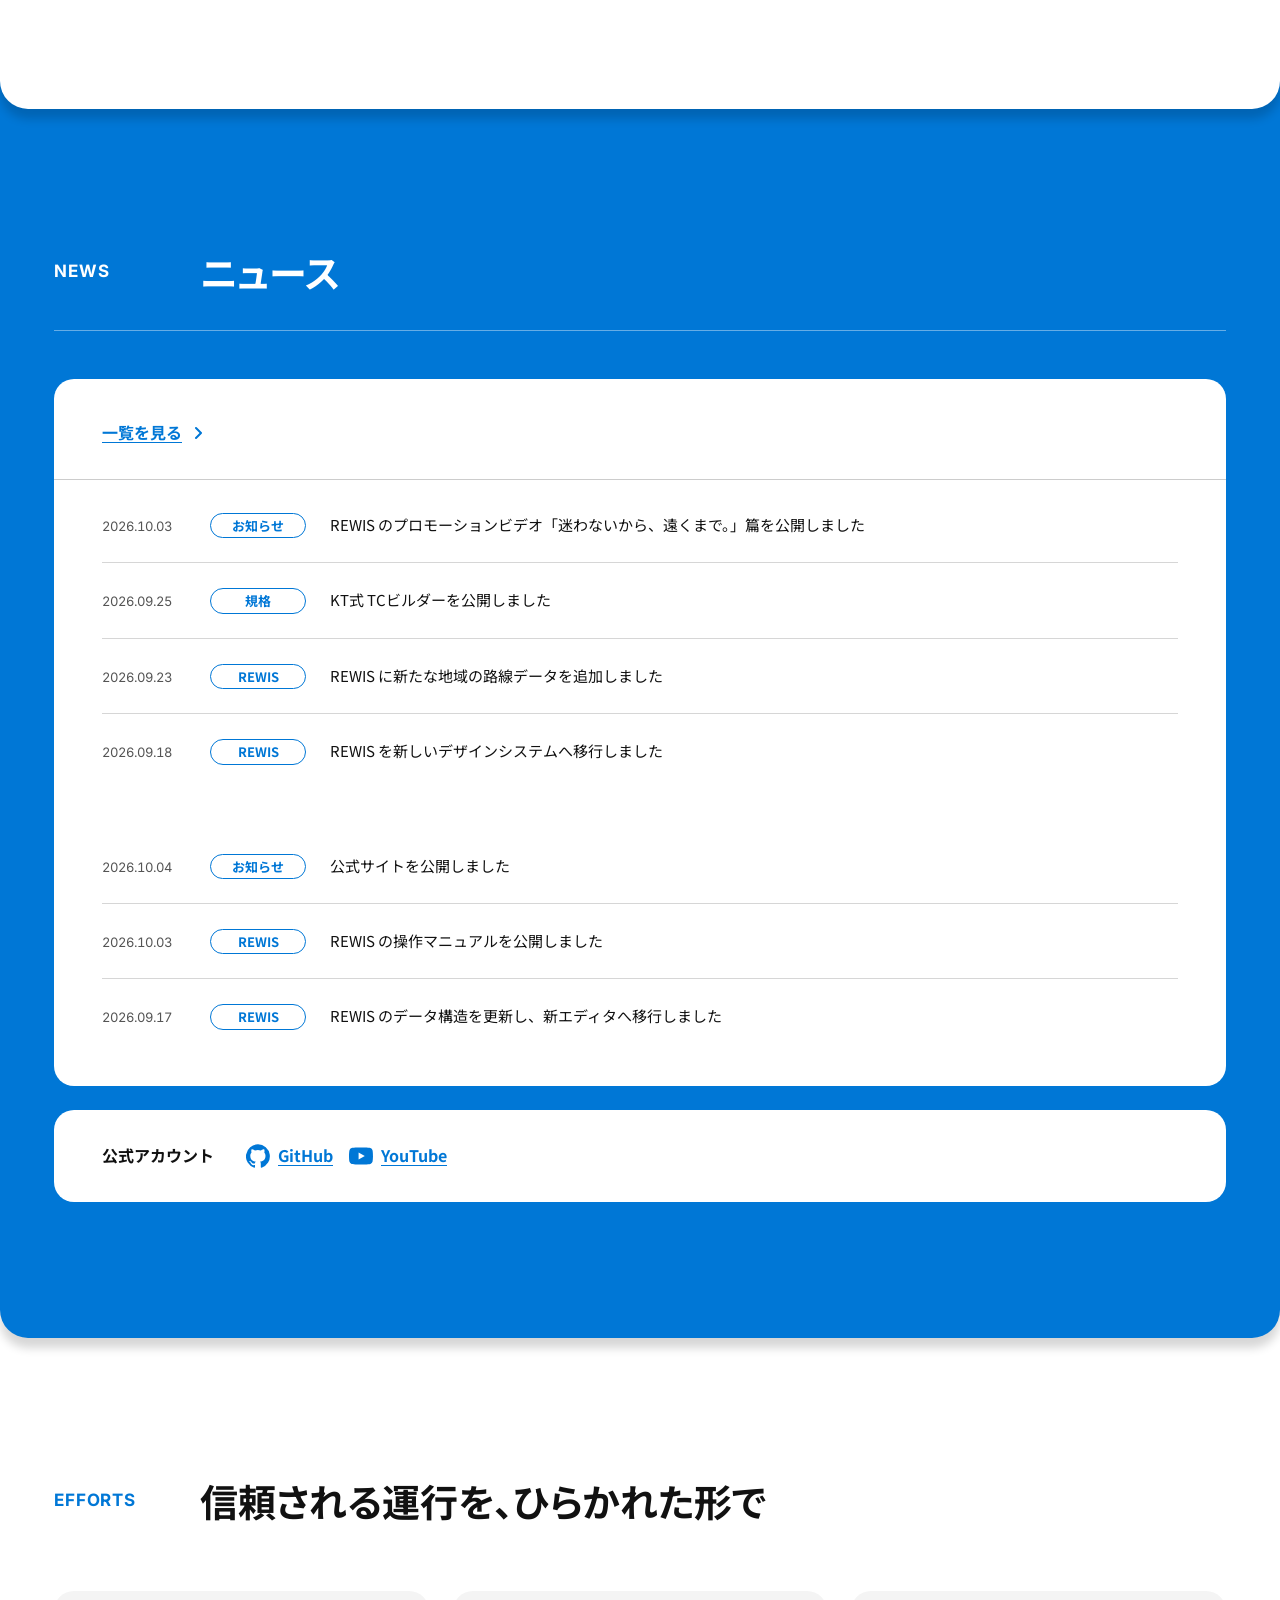
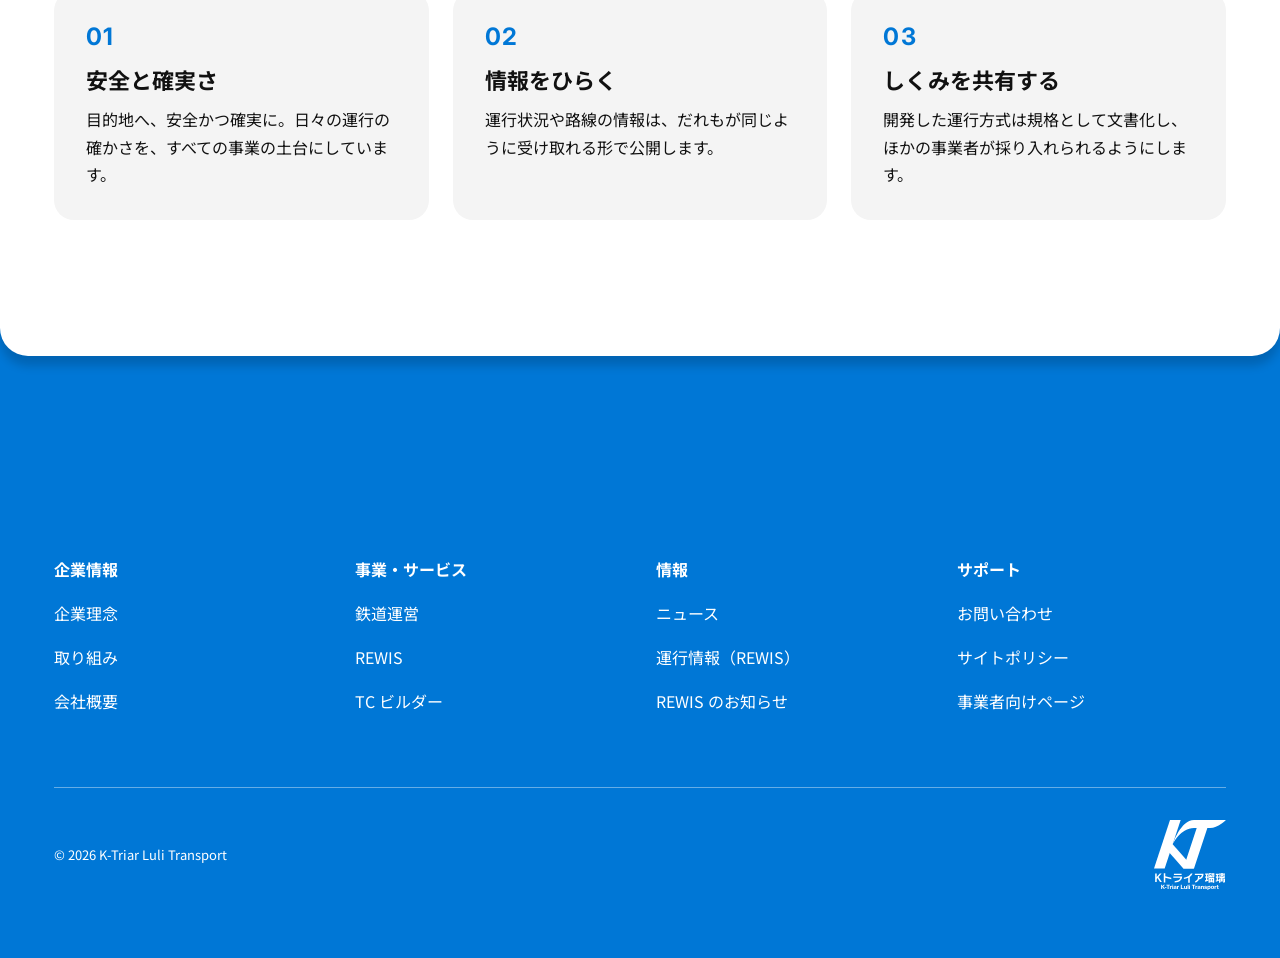
==== commit 28173526: "運行状況をREWISと連携、メインビジュアル画像を追加、DESIGN.mdへの参照を削除" ====
--- a/index.html
+++ b/index.html
@@ -13,6 +13,7 @@
   <script>document.documentElement.classList.add("js");</script>
   <script src="main.js" defer></script>
   <script src="home.js" defer></script>
+  <script src="status.js" type="module"></script>
 </head>
 <body>
   <a class="skipLink" href="#main">本文へスキップ</a>
@@ -23,6 +24,7 @@
       <symbol id="st-normal" viewBox="0 0 40 40"><circle cx="20" cy="20" r="13.5"/></symbol>
       <symbol id="st-warning" viewBox="0 0 40 40"><path d="M20 6.5 34 31.5H6z"/></symbol>
       <symbol id="st-suspend" viewBox="0 0 40 40"><path d="M9 9l22 22M31 9 9 31"/></symbol>
+      <symbol id="st-unknown" viewBox="0 0 40 40"><path d="M10 20h20"/></symbol>
     </svg>
 
     <div class="mainHeader_frame">
@@ -54,8 +56,9 @@
         </ul>
       </nav>
 
-      <!-- 路線名・状態はサンプルです。状態名は REWIS と共通（normal 平常運転 / warning 運行情報あり / suspend 運転見合わせ）。
-           lineStatus-<状態>・<use href="#st-<状態>">・状態テキストの3点を揃えて差し替えてください。 -->
+      <!-- 運行状況は status.js が REWIS の公開データから取得して書き換えます（状態名は REWIS と共通：
+           normal 平常運転 / warning 運行情報あり / suspend 運転見合わせ。unknown は取得前・取得失敗）。
+           表示する路線は data-line-id（REWIS の路線 ID）で指定。路線を増減するときは li を足し引きするだけでよい。 -->
       <section class="serviceStatus" id="status" aria-labelledby="statusTitle">
         <div class="serviceStatus_head">
           <h2 class="serviceStatus_title" id="statusTitle">KT線 運行状況</h2>
@@ -63,33 +66,33 @@
             <span>Powered by</span>
             <img src="assets/icons/rewis_logo_s.svg" alt="REWIS" width="62" height="17">
           </p>
-          <p class="serviceStatus_time"><time datetime="2026-10-04T16:00">10月4日 16:00</time> 現在</p>
+          <p class="serviceStatus_time">運行情報を取得しています</p>
         </div>
         <ul class="serviceStatus_list" aria-live="polite">
-          <li class="lineStatus lineStatus-normal">
-            <svg class="lineStatus_icon" aria-hidden="true"><use href="#st-normal"/></svg>
+          <li class="lineStatus lineStatus-unknown" data-line-id="KT-L">
+            <svg class="lineStatus_icon" aria-hidden="true"><use href="#st-unknown"/></svg>
             <span class="lineStatus_name">瑠璃線</span>
-            <span class="lineStatus_state">平常運転</span>
-          </li>
-          <li class="lineStatus lineStatus-normal">
-            <svg class="lineStatus_icon" aria-hidden="true"><use href="#st-normal"/></svg>
+            <span class="lineStatus_state">取得中</span>
+          </li>
+          <li class="lineStatus lineStatus-unknown" data-line-id="KT-U">
+            <svg class="lineStatus_icon" aria-hidden="true"><use href="#st-unknown"/></svg>
             <span class="lineStatus_name">地下鉄中央線</span>
-            <span class="lineStatus_state">平常運転</span>
-          </li>
-          <li class="lineStatus lineStatus-suspend">
-            <svg class="lineStatus_icon" aria-hidden="true"><use href="#st-suspend"/></svg>
+            <span class="lineStatus_state">取得中</span>
+          </li>
+          <li class="lineStatus lineStatus-unknown" data-line-id="KT-O">
+            <svg class="lineStatus_icon" aria-hidden="true"><use href="#st-unknown"/></svg>
             <span class="lineStatus_name">地下鉄交易所線</span>
-            <span class="lineStatus_state">運転見合わせ</span>
-          </li>
-          <li class="lineStatus lineStatus-normal">
-            <svg class="lineStatus_icon" aria-hidden="true"><use href="#st-normal"/></svg>
+            <span class="lineStatus_state">取得中</span>
+          </li>
+          <li class="lineStatus lineStatus-unknown" data-line-id="KT-B">
+            <svg class="lineStatus_icon" aria-hidden="true"><use href="#st-unknown"/></svg>
             <span class="lineStatus_name">貿易港線</span>
-            <span class="lineStatus_state">平常運転</span>
-          </li>
-          <li class="lineStatus lineStatus-normal">
-            <svg class="lineStatus_icon" aria-hidden="true"><use href="#st-normal"/></svg>
+            <span class="lineStatus_state">取得中</span>
+          </li>
+          <li class="lineStatus lineStatus-unknown" data-line-id="KT-Y1">
+            <svg class="lineStatus_icon" aria-hidden="true"><use href="#st-unknown"/></svg>
             <span class="lineStatus_name">瑠璃新幹線</span>
-            <span class="lineStatus_state">平常運転</span>
+            <span class="lineStatus_state">取得中</span>
           </li>
         </ul>
       </section>
@@ -110,29 +113,18 @@
 
   <main id="main" tabindex="-1">
     <!-- ===== 3. Main Visual ===== -->
-    <!-- 画像はプレースホルダです。差し替え例:
-         <img class="mainVisual_image" src="assets/img/hero-1-1600.webp"
-              srcset="assets/img/hero-1-800.webp 800w, assets/img/hero-1-1600.webp 1600w, assets/img/hero-1-2400.webp 2400w"
-              sizes="100vw" width="1897" height="628" alt="（写真の内容）"
-              fetchpriority="high">   ※2枚目以降は loading="lazy" -->
     <section class="mainVisual" aria-roledescription="カルーセル" aria-label="メインビジュアル">
       <div class="mainVisual_viewport">
         <figure class="mainVisual_slide is-active" id="slide-1" aria-roledescription="スライド" aria-label="1 / 3">
-          <div class="mainVisual_image mainVisual_placeholder" role="img" aria-label="画像プレースホルダ：瑠璃の街を走る列車">
-            <span aria-hidden="true">PLACEHOLDER 1 — 1897 × 628</span>
-          </div>
+          <img class="mainVisual_image" src="assets/img/hero-1-2400.webp" width="2400" height="794" alt="瑠璃の街を走る列車" fetchpriority="high">
           <figcaption class="mainVisual_caption">瑠璃の毎日を、安全かつ確実に運びます。</figcaption>
         </figure>
         <figure class="mainVisual_slide" id="slide-2" aria-roledescription="スライド" aria-label="2 / 3">
-          <div class="mainVisual_image mainVisual_placeholder" role="img" aria-label="画像プレースホルダ：REWIS の路線情報画面">
-            <span aria-hidden="true">PLACEHOLDER 2 — 1897 × 628</span>
-          </div>
+          <img class="mainVisual_image" src="assets/img/hero-2-2400.webp" width="2400" height="794" alt="REWIS の路線情報画面" loading="lazy">
           <figcaption class="mainVisual_caption">世界の鉄道情報を、ひとつの場所で調べられるように。</figcaption>
         </figure>
         <figure class="mainVisual_slide" id="slide-3" aria-roledescription="スライド" aria-label="3 / 3">
-          <div class="mainVisual_image mainVisual_placeholder" role="img" aria-label="画像プレースホルダ：TrainCarts で運行する車両">
-            <span aria-hidden="true">PLACEHOLDER 3 — 1897 × 628</span>
-          </div>
+          <img class="mainVisual_image" src="assets/img/hero-3-2400.webp" width="2400" height="794" alt="TrainCarts で運行する車両" loading="lazy">
           <figcaption class="mainVisual_caption">運行のしくみを、だれもが使える規格に。</figcaption>
         </figure>
       </div>
--- a/styles.css
+++ b/styles.css
@@ -1,9 +1,8 @@
 /* =========================================================
    Kトライア瑠璃交通 — Top page
-   DESIGN.md §3 Tokens / §4 Components / §6 Blueprint
    ========================================================= */
 
-/* ---------- Tokens (§3) ---------- */
+/* ---------- Tokens ---------- */
 :root {
   /* Brand — REWIS デザインシステムの --color-primary (#0078D7) が基準。
      #0078D7 は白地で 4.4989:1 と AA (4.5:1) にわずかに届かないため、各チャンネル 1 段だけ暗くしたもの */
@@ -105,7 +104,7 @@
 .u-pcOnly { display: none; }
 @media (min-width: 1280px) { .u-pcOnly { display: inline; } }
 
-/* ---------- Skip link (§4.1) ---------- */
+/* ---------- Skip link ---------- */
 .skipLink {
   position: absolute;
   top: var(--sp-2); left: var(--sp-2);
@@ -118,7 +117,7 @@
 }
 .skipLink:focus { transform: none; }
 
-/* ---------- Section titles (§2 二層見出し) ---------- */
+/* ---------- Section titles (二層見出し) ---------- */
 .contentsTitle_en {
   font-family: var(--font-en);
   font-size: 1.7rem;
@@ -145,13 +144,13 @@
   .contentsTitle_en { padding-top: calc((var(--title-fs) * 1.4 - 1.7rem) / 2); }
 }
 
-/* ---------- Header (§4.2 + §4.3) ----------
+/* ---------- Header ----------
    PC(1280+):  [brand | nav ................ REWIS]
                [brand | 運行状況        | さらに詳しく]
    Tablet:     [brand ............. menu]
                [運行状況        | さらに詳しく]
    SP:         [brand ............. menu] / [運行状況] / [さらに詳しく]
-   下端のみ角丸 + 影で、直下の面に「重ねる」（§3.5 署名的ディテール） */
+   下端のみ角丸 + 影で、直下の面に「重ねる」（署名的ディテール） */
 .mainHeader {
   position: relative;
   z-index: 10;
@@ -332,6 +331,8 @@
 }
 .lineStatus-warning { --st: var(--color-status-warning-text); background: var(--color-status-warning-bg); }
 .lineStatus-suspend { --st: var(--color-status-suspend-text); background: var(--color-status-suspend-bg); }
+/* 取得前・取得失敗。状態色は使わない */
+.lineStatus-unknown { --st: var(--color-ink-sub); }
 .lineStatus_icon {
   width: 40px;
   height: 40px;
@@ -367,7 +368,7 @@
 }
 .headerMore_actions { display: grid; grid-template-columns: 1fr 1fr; gap: var(--sp-3); }
 
-/* Primary button（§4.8） */
+/* Primary button */
 .primaryButton {
   display: inline-flex;
   align-items: center;
@@ -459,7 +460,7 @@
   .serviceStatus_list { flex-wrap: nowrap; gap: var(--sp-1); }
   .serviceStatus_list > .lineStatus { flex: 1 1 0; min-width: 0; }
   /* 見出し行は運行状況の見出しと、ボタン下端は路線タイルの下端と揃える。
-     ボタンは縦積み・高さ 48px（§4.8）にして、見出し行 + ボタン2つで路線タイルの高さにちょうど収める */
+     ボタンは縦積み・高さ 48px にして、見出し行 + ボタン2つで路線タイルの高さにちょうど収める */
   .headerMore { justify-content: flex-start; padding: var(--sp-5) 0 var(--sp-5) var(--sp-5); }
   .headerMore_actions { grid-template-columns: 1fr; gap: var(--sp-2); margin-top: auto; }
   .headerMore_actions .primaryButton { min-height: 48px; }
@@ -639,6 +640,7 @@
 .compactStatus:hover { border-color: var(--color-brand); }
 .compactStatus-warning { --st: var(--color-status-warning-text); background: var(--color-status-warning-bg); border-color: transparent; }
 .compactStatus-suspend { --st: var(--color-status-suspend-text); background: var(--color-status-suspend-bg); border-color: transparent; }
+.compactStatus-unknown { --st: var(--color-ink-sub); }
 .compactStatus_icon {
   width: 20px;
   height: 20px;
@@ -662,22 +664,31 @@
   .compactHeader_menuButton { display: none; }
 }
 
-/* ---------- Main Visual (§4.5) ---------- */
+/* ---------- Main Visual ---------- */
 /* ヘッダーの角丸の下へ画像を潜らせる */
 .mainVisual { background: var(--color-white); margin-top: calc(var(--radius-xl) * -1); }
 @media (max-width: 767px) { .mainVisual { margin-top: -8vw; } }
 .mainVisual_viewport { display: grid; }
+/* クロスフェード: 新しいスライドを前面でゆっくり濃くし、前のスライドはその間そのまま残して後から消す
+   （同時に薄くすると中間で下地の白が透けて、一瞬暗く／白っぽくなるため） */
 .mainVisual_slide {
+  --fade: 1.4s;
   grid-area: 1 / 1;
+  background: var(--color-white);
   opacity: 0;
   visibility: hidden;
-  transition: opacity var(--dur) var(--ease-out), visibility 0s linear var(--dur);
+  transition: opacity 0s linear var(--fade), visibility 0s linear var(--fade);
 }
 .mainVisual_slide.is-active {
+  position: relative;
+  z-index: 1;
   opacity: 1;
   visibility: visible;
-  transition: opacity var(--dur) var(--ease-out), visibility 0s;
-}
+  transition: opacity var(--fade) cubic-bezier(.4, 0, .2, 1), visibility 0s;
+}
+/* キャプションは重なって読みにくくならないよう、画像の切り替えとは別に前後にずらしてフェード */
+.mainVisual_caption { opacity: 0; transition: opacity .5s ease; }
+.is-active > .mainVisual_caption { opacity: 1; transition: opacity .8s ease .6s; }
 .mainVisual_image {
   width: 100%;
   aspect-ratio: 1897 / 628;
@@ -708,6 +719,8 @@
   justify-content: flex-end;
   gap: var(--sp-4);
   padding-block: var(--sp-2) var(--sp-5);
+  position: relative;
+  z-index: 2; /* 前面に出したスライド（z-index: 1）の下に隠れないように */
 }
 .mainVisual_controls[hidden] { display: none; }
 /* 768px 以上は、キャプションと同じ行の右端にコントロールを置く（JS 有効時のみ。無効時はコントロールが無い） */
@@ -767,7 +780,7 @@
 .mainVisual_toggle[aria-pressed="true"] .mainVisual_toggleIcon-pause { display: none; }
 .mainVisual_toggle[aria-pressed="true"] .mainVisual_toggleIcon-play { display: block; }
 
-/* ---------- Section surfaces (§3.5 / §5 めくり構造) ---------- */
+/* ---------- Section surfaces (めくり構造) ---------- */
 .section {
   position: relative;
   padding-block: var(--sp-9);
@@ -796,7 +809,7 @@
   .section + .section { margin-top: -8vw; padding-top: calc(var(--sp-8) + 8vw); }
 }
 
-/* ---------- Concept (§4.6) ---------- */
+/* ---------- Concept ---------- */
 .conceptSection_lead { margin-top: var(--sp-5); max-width: 40em; }
 .conceptSection_business { margin-top: var(--sp-8); }
 /* 3枚は 1列 → 3列の2段階（2列にすると最後の1枚が孤立する） */
@@ -840,7 +853,7 @@
 .businessCard_text { margin-top: var(--sp-3); flex: 1 1 auto; } /* 本文の行数が違っても「詳しく見る」を下端でそろえる */
 .businessCard_link { margin-top: var(--sp-3); align-self: flex-start; }
 
-/* ---------- News (§4.7) ---------- */
+/* ---------- News ---------- */
 .newsSection_head {
   padding-bottom: var(--sp-6);
   border-bottom: 1px solid var(--color-brand-light);
@@ -911,7 +924,7 @@
 .newsList_title:hover { color: var(--color-brand); text-decoration: underline; }
 @media (max-width: 767px) {
   .newsCard_head, .newsCard_panel { padding-inline: var(--sp-5); }
-  .newsList_item { grid-template-columns: 8.4rem 9.6rem; justify-content: start; }
+  .newsList_item { grid-template-columns: 8.4rem 9.6rem 1fr; }
   .newsList_title { grid-column: 1 / -1; }
 }
 
@@ -947,7 +960,7 @@
 .socialBand_icon { width: 24px; height: 24px; fill: currentColor; }
 @media (max-width: 767px) { .socialBand { padding-inline: var(--sp-5); } }
 
-/* ---------- Efforts (§6-6) ---------- */
+/* ---------- Efforts ---------- */
 .effortCards {
   display: grid;
   grid-template-columns: 1fr;
@@ -976,7 +989,7 @@
 .effortCard_title { margin-top: var(--sp-3); font-size: clamp(1.8rem, 1vw + 1.2rem, 2.2rem); font-weight: 700; line-height: 1.4; }
 .effortCard_text { margin-top: var(--sp-3); }
 
-/* ---------- Footer (§4.10) ---------- */
+/* ---------- Footer ---------- */
 .mainFooter {
   position: relative;
   z-index: 1;
@@ -1173,7 +1186,7 @@
 .newsArticle_title { font-size: 1.7rem; font-weight: 700; line-height: 1.4; margin-top: var(--sp-2); }
 .newsArticle_lead { margin-top: var(--sp-2); font-size: 1.5rem; line-height: 1.7; }
 
-/* ---------- Reduced motion (§3.6) ---------- */
+/* ---------- Reduced motion ---------- */
 @media (prefers-reduced-motion: reduce) {
   html { scroll-behavior: auto; }
   *, *::before, *::after {
